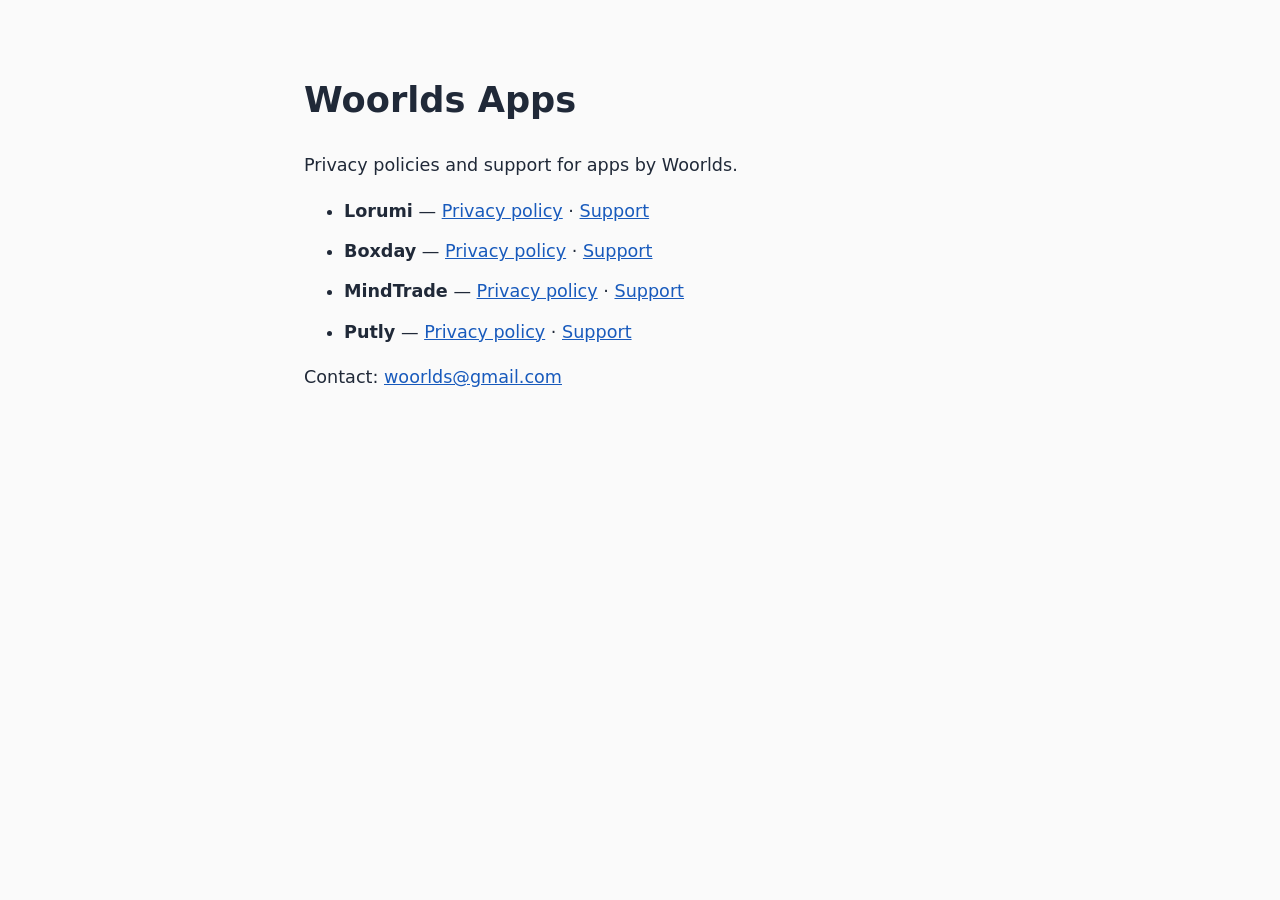
==== index.html @ 047cb062 "Publish shared developer site and app-ads.txt" ====
<!doctype html>
<html lang="en">
<head>
  <meta charset="utf-8">
  <meta name="viewport" content="width=device-width, initial-scale=1">
  <title>Woorlds Apps</title>
  <style>
    body { margin: 0 auto; padding: 3rem 1.25rem; max-width: 42rem; font: 1.1rem/1.6 system-ui, sans-serif; color: #202938; background: #fafafa; }
    a { color: #185abc; } li { margin: .75rem 0; }
  </style>
</head>
<body>
  <main>
    <h1>Woorlds Apps</h1>
    <p>Privacy policies and support for apps by Woorlds.</p>
    <ul>
      <li><strong>Lorumi</strong> — <a href="/app-legal/lorumi/privacy/">Privacy policy</a> · <a href="/app-legal/lorumi/support/">Support</a></li>
      <li><strong>Boxday</strong> — <a href="/app-legal/boxday/privacy/">Privacy policy</a> · <a href="/app-legal/boxday/support/">Support</a></li>
      <li><strong>MindTrade</strong> — <a href="/app-legal/mindtrade/privacy/">Privacy policy</a> · <a href="/app-legal/mindtrade/support/">Support</a></li>
      <li><strong>Putly</strong> — <a href="/app-legal/putly/privacy/">Privacy policy</a> · <a href="/app-legal/putly/support/">Support</a></li>
    </ul>
    <p>Contact: <a href="mailto:woorlds@gmail.com">woorlds@gmail.com</a></p>
  </main>
</body>
</html>
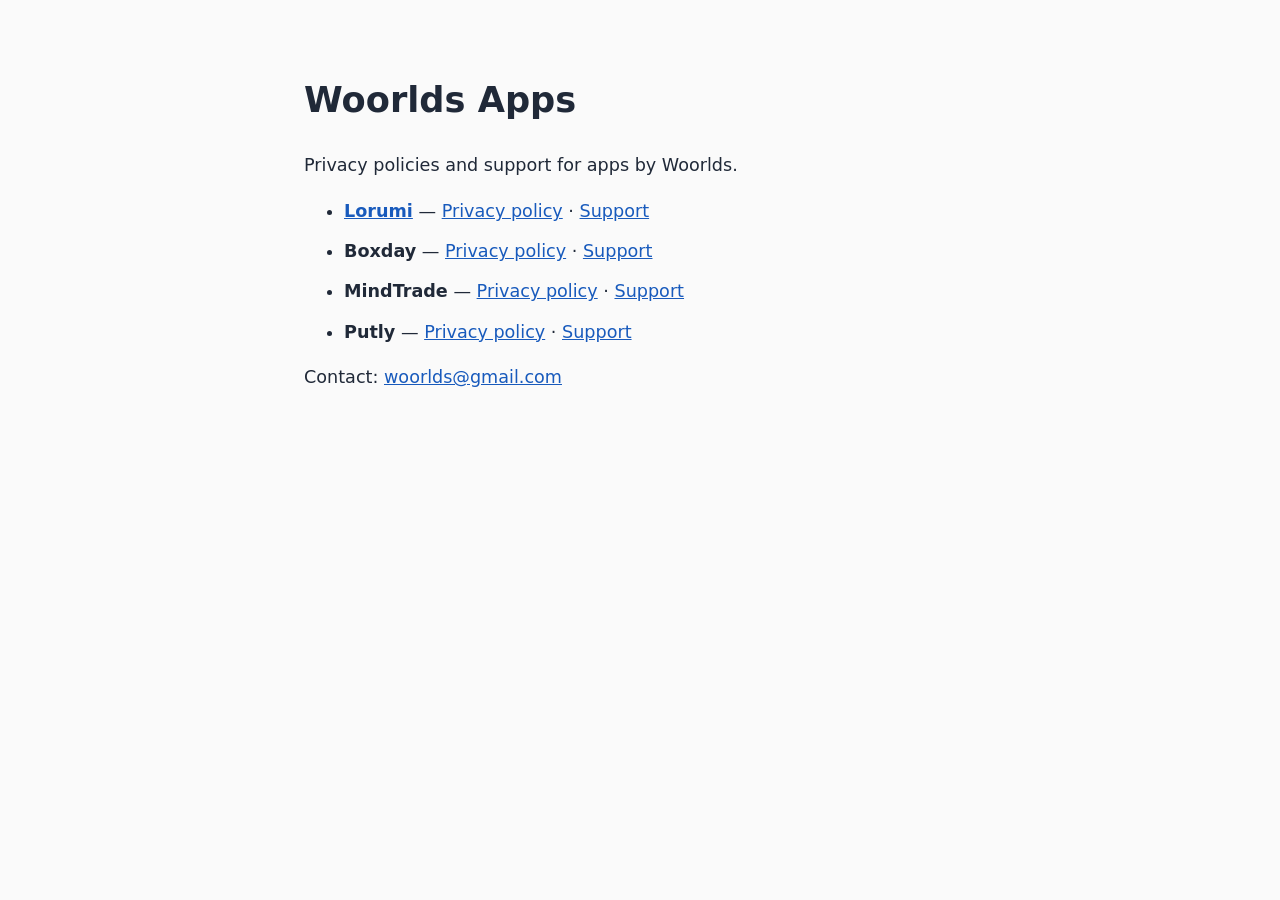
==== commit 3e91d380: "Add Vietnamese Lorumi marketing page" ====
--- a/index.html
+++ b/index.html
@@ -14,7 +14,7 @@
     <h1>Woorlds Apps</h1>
     <p>Privacy policies and support for apps by Woorlds.</p>
     <ul>
-      <li><strong>Lorumi</strong> — <a href="/app-legal/lorumi/privacy/">Privacy policy</a> · <a href="/app-legal/lorumi/support/">Support</a></li>
+      <li><strong><a href="/lorumi/">Lorumi</a></strong> — <a href="/app-legal/lorumi/privacy/">Privacy policy</a> · <a href="/app-legal/lorumi/support/">Support</a></li>
       <li><strong>Boxday</strong> — <a href="/app-legal/boxday/privacy/">Privacy policy</a> · <a href="/app-legal/boxday/support/">Support</a></li>
       <li><strong>MindTrade</strong> — <a href="/app-legal/mindtrade/privacy/">Privacy policy</a> · <a href="/app-legal/mindtrade/support/">Support</a></li>
       <li><strong>Putly</strong> — <a href="/app-legal/putly/privacy/">Privacy policy</a> · <a href="/app-legal/putly/support/">Support</a></li>
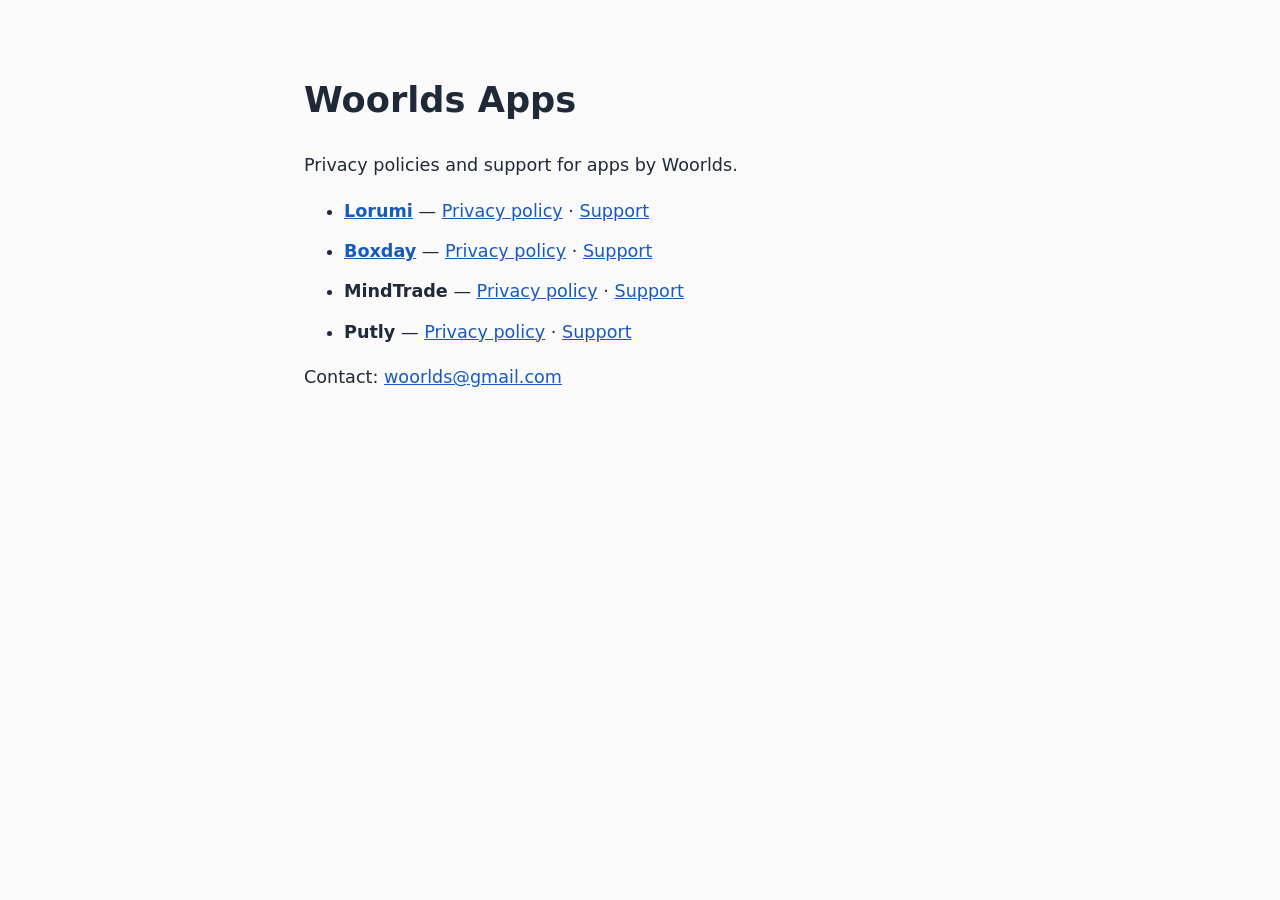
==== commit fe0c0c96: "feat: link Boxday marketing site" ====
--- a/index.html
+++ b/index.html
@@ -15,7 +15,7 @@
     <p>Privacy policies and support for apps by Woorlds.</p>
     <ul>
       <li><strong><a href="/lorumi/">Lorumi</a></strong> — <a href="/app-legal/lorumi/privacy/">Privacy policy</a> · <a href="/app-legal/lorumi/support/">Support</a></li>
-      <li><strong>Boxday</strong> — <a href="/app-legal/boxday/privacy/">Privacy policy</a> · <a href="/app-legal/boxday/support/">Support</a></li>
+      <li><strong><a href="/boxday/">Boxday</a></strong> — <a href="/app-legal/boxday/privacy/">Privacy policy</a> · <a href="/app-legal/boxday/support/">Support</a></li>
       <li><strong>MindTrade</strong> — <a href="/app-legal/mindtrade/privacy/">Privacy policy</a> · <a href="/app-legal/mindtrade/support/">Support</a></li>
       <li><strong>Putly</strong> — <a href="/app-legal/putly/privacy/">Privacy policy</a> · <a href="/app-legal/putly/support/">Support</a></li>
     </ul>
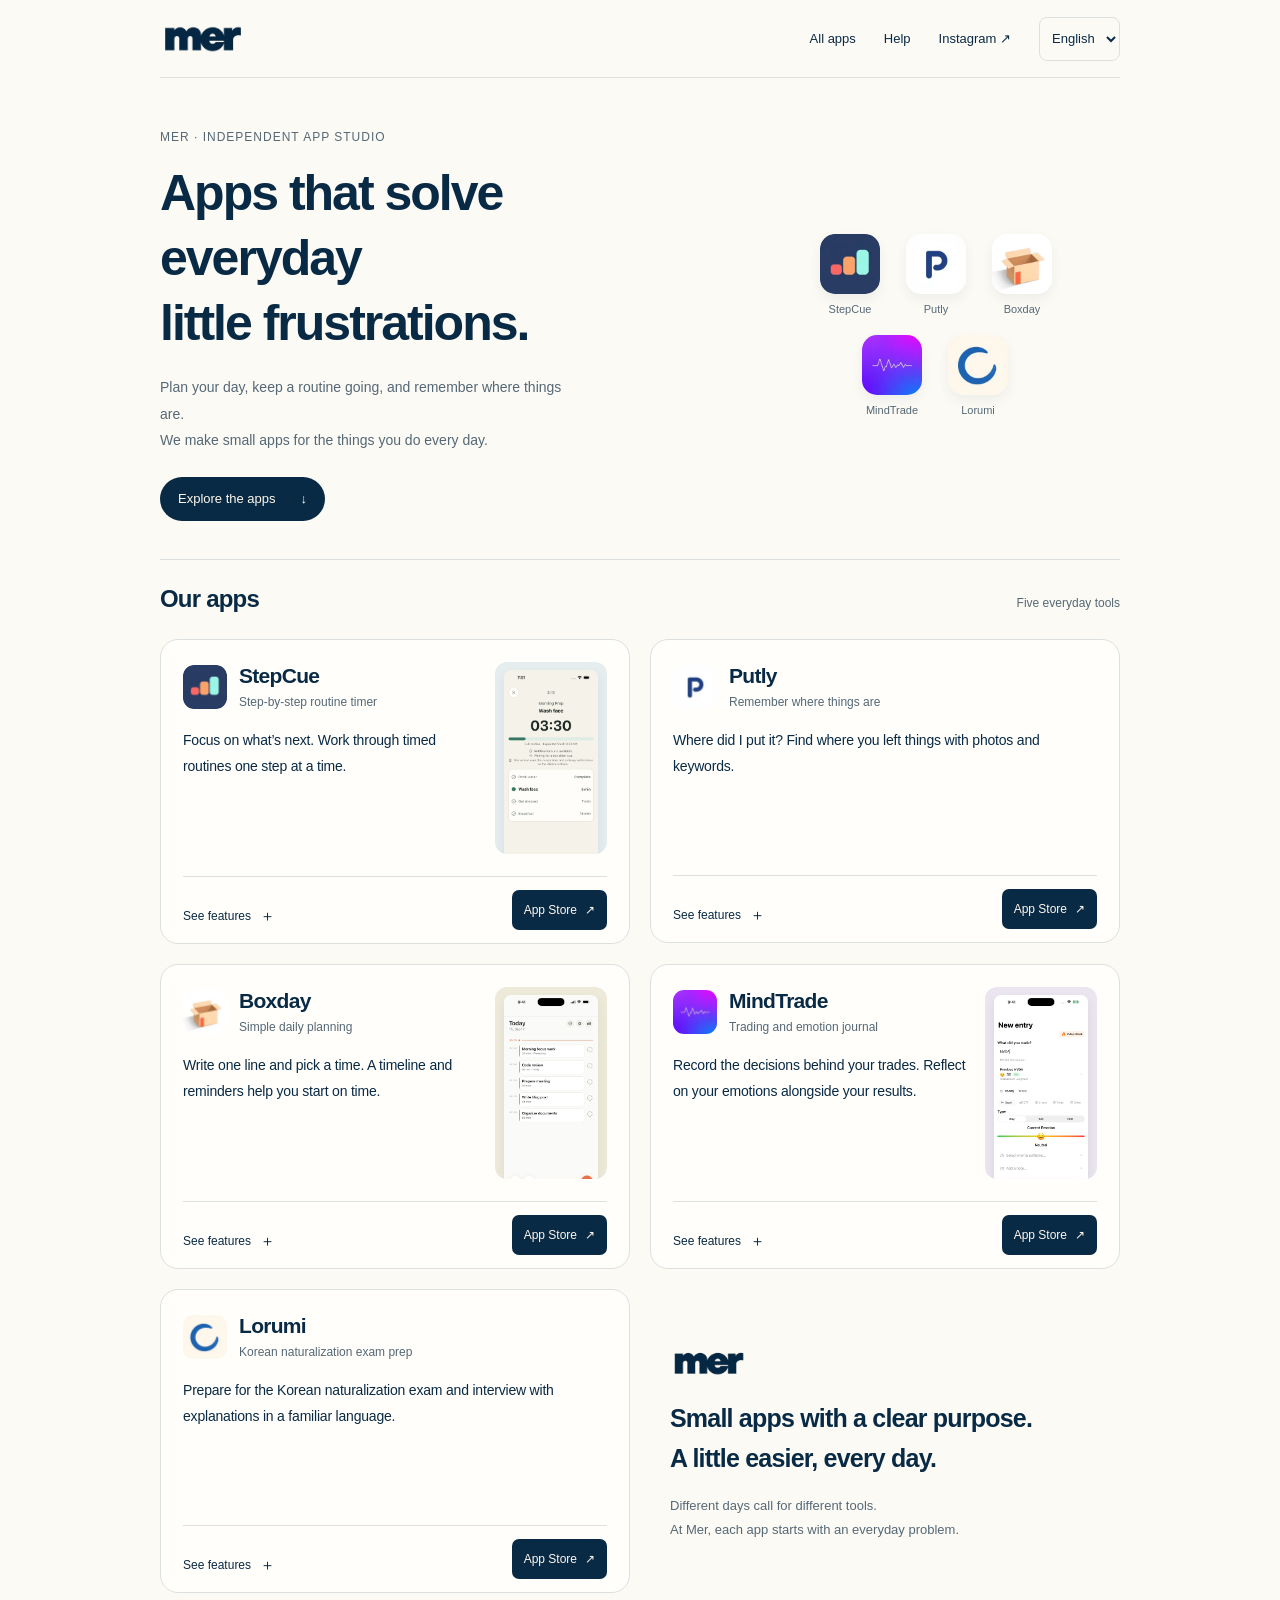
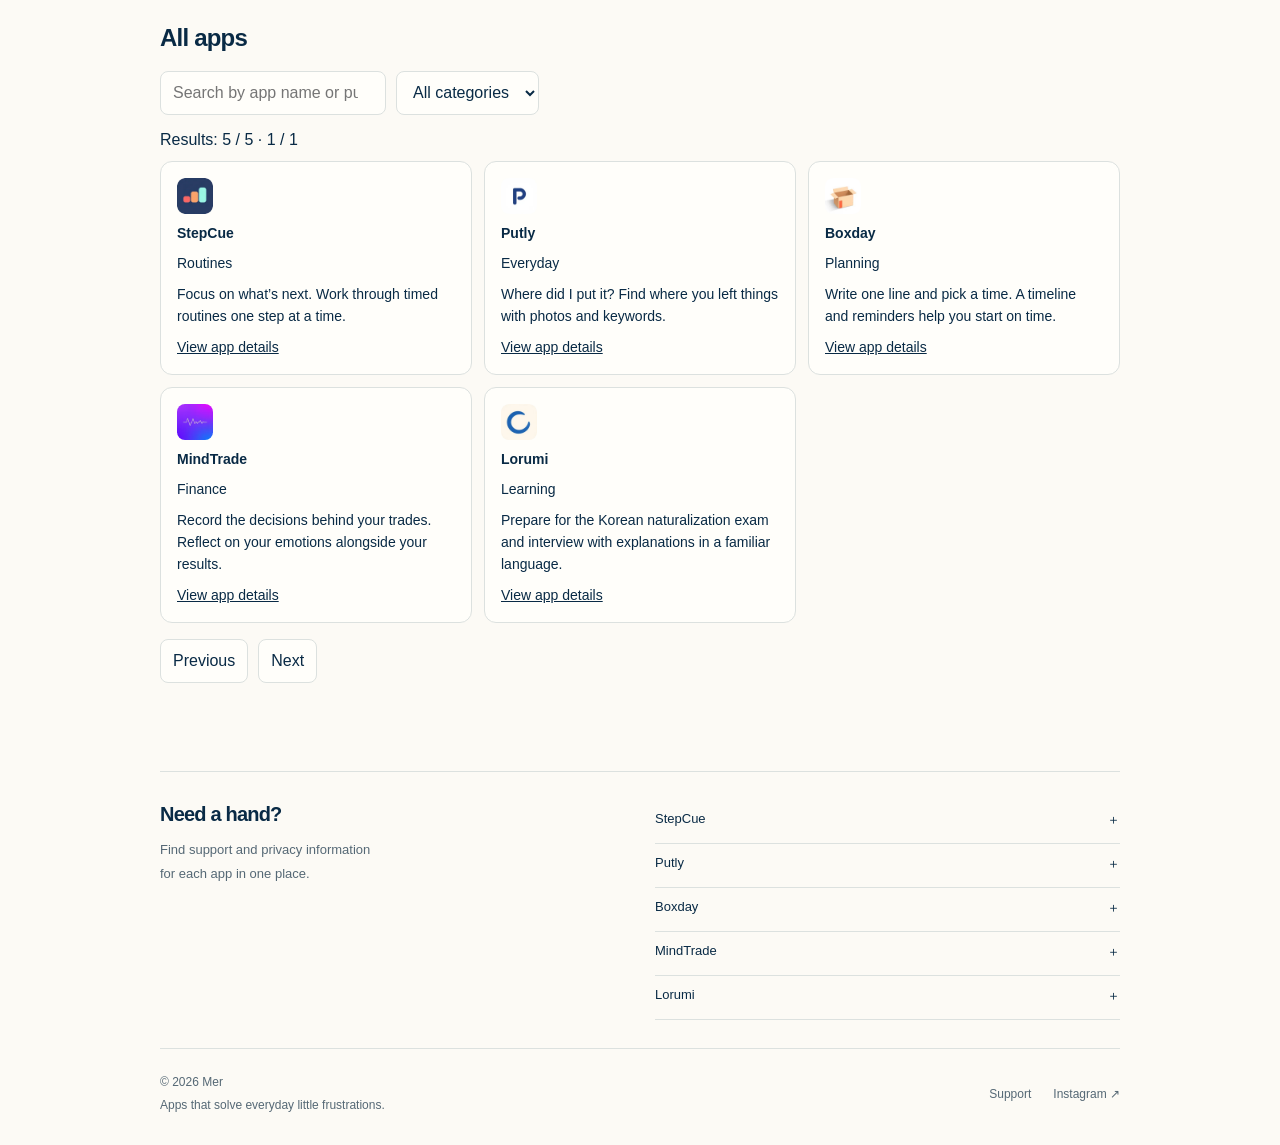
==== commit 29235f0a: "Publish Mer app studio homepage" ====
--- a/index.html
+++ b/index.html
@@ -1,25 +1,133 @@
 <!doctype html>
-<html lang="en">
-<head>
-  <meta charset="utf-8">
-  <meta name="viewport" content="width=device-width, initial-scale=1">
-  <title>Woorlds Apps</title>
-  <style>
-    body { margin: 0 auto; padding: 3rem 1.25rem; max-width: 42rem; font: 1.1rem/1.6 system-ui, sans-serif; color: #202938; background: #fafafa; }
-    a { color: #185abc; } li { margin: .75rem 0; }
-  </style>
-</head>
-<body>
-  <main>
-    <h1>Woorlds Apps</h1>
-    <p>Privacy policies and support for apps by Woorlds.</p>
-    <ul>
-      <li><strong><a href="/lorumi/">Lorumi</a></strong> — <a href="/app-legal/lorumi/privacy/">Privacy policy</a> · <a href="/app-legal/lorumi/support/">Support</a></li>
-      <li><strong><a href="/boxday/">Boxday</a></strong> — <a href="/app-legal/boxday/privacy/">Privacy policy</a> · <a href="/app-legal/boxday/support/">Support</a></li>
-      <li><strong>MindTrade</strong> — <a href="/app-legal/mindtrade/privacy/">Privacy policy</a> · <a href="/app-legal/mindtrade/support/">Support</a></li>
-      <li><strong>Putly</strong> — <a href="/app-legal/putly/privacy/">Privacy policy</a> · <a href="/app-legal/putly/support/">Support</a></li>
-    </ul>
-    <p>Contact: <a href="mailto:woorlds@gmail.com">woorlds@gmail.com</a></p>
-  </main>
-</body>
-</html>
+<html lang="en"><head><meta charset="utf-8"><meta name="viewport" content="width=device-width, initial-scale=1"><meta name="description" content="Explore Mer apps that solve everyday little frustrations."><title>Mer · Independent App Studio</title><style>body{margin:0;background:#fcfaf5}</style></head><body>
+<div id="mer-final-home" aria-label="Mer 최종 홈페이지 목업">
+<style>
+#mer-final-home{--mer-bg:#fcfaf5;--mer-navy:#092a45;--mer-muted:#556875;--mer-border:#dce1df;--mer-radius:18px;color:var(--mer-navy);background:var(--mer-bg);font-family:-apple-system,BlinkMacSystemFont,'Apple SD Gothic Neo',sans-serif;isolation:isolate}
+#mer-final-home *{box-sizing:border-box}#mer-final-home [hidden]{display:none!important}#mer-final-home h1,#mer-final-home h2,#mer-final-home h3,#mer-final-home p{margin:0}#mer-final-home a{color:inherit;text-decoration:none}#mer-final-home button{font:inherit}#mer-final-home :is(a,button,summary):focus-visible{outline:3px solid #407b9b;outline-offset:4px}#mer-final-home .mf-wrap{width:calc(100% - 80px);max-width:960px;margin:0 auto}#mer-final-home .mf-nav{display:flex;justify-content:space-between;align-items:center;gap:24px;min-height:78px;border-bottom:1px solid var(--mer-border)}#mer-final-home .mf-brand{display:flex;align-items:center;flex-shrink:0}#mer-final-home .mf-wordmark{display:block;width:86px;height:auto}#mer-final-home .mf-navlinks{display:flex;align-items:center;gap:28px;font-size:13px}#mer-final-home .mf-navlinks a{display:inline-flex;align-items:center;min-height:44px}#mer-final-home .mf-hero{padding:52px 0 38px;display:grid;grid-template-columns:1.5fr 1fr;gap:40px;align-items:center}#mer-final-home .mf-eyebrow{font-size:12px;letter-spacing:1px;color:var(--mer-muted);margin-bottom:17px}#mer-final-home h1{font-size:clamp(32px,4.8vw,50px);line-height:1.3;font-weight:650;letter-spacing:-2px;word-break:keep-all}#mer-final-home .mf-lead{font-size:14px;line-height:1.9;color:var(--mer-muted);max-width:410px;margin-top:18px;word-break:keep-all}#mer-final-home .mf-explore{display:inline-flex;align-items:center;justify-content:center;gap:25px;background:var(--mer-navy);color:#fff8ec;padding:12px 18px;min-height:44px;border-radius:28px;font-size:13px;margin-top:23px}#mer-final-home .mf-family{display:grid;grid-template-columns:repeat(3,66px);justify-content:center;gap:20px;align-items:center;padding:22px 0}#mer-final-home .mf-family a{display:flex;flex-direction:column;align-items:center;gap:9px;min-width:0}#mer-final-home .mf-family img{display:block;width:60px;height:60px;border-radius:15px;box-shadow:0 5px 12px #092a4510}#mer-final-home .mf-family span{font-size:11px;color:var(--mer-muted)}#mer-final-home .mf-family a:nth-child(4){grid-column:1;transform:translateX(42px)}#mer-final-home .mf-family a:nth-child(5){grid-column:2;transform:translateX(42px)}#mer-final-home .mf-sectionhead{display:flex;justify-content:space-between;align-items:baseline;gap:20px;padding:22px 0;margin-bottom:2px;border-top:1px solid var(--mer-border)}#mer-final-home h2{font-size:24px;letter-spacing:-.8px;font-weight:600;line-height:1.4}#mer-final-home .mf-sectionhead>span{font-size:12px;color:var(--mer-muted);white-space:nowrap}#mer-final-home .mf-grid{display:grid;grid-template-columns:1fr 1fr;gap:20px;align-items:start}#mer-final-home .mf-app{border:1px solid var(--mer-border);border-radius:var(--mer-radius);background:#fffefa;overflow:hidden;min-width:0;scroll-margin-top:20px}#mer-final-home .mf-app-main{padding:22px;display:grid;grid-template-columns:minmax(0,1fr) 104px;gap:18px;min-height:235px;align-items:start}#mer-final-home .mf-app-heading{display:flex;align-items:center;gap:12px;margin-bottom:16px}#mer-final-home .mf-icon{width:44px;height:44px;flex-shrink:0;border-radius:11px;display:block}#mer-final-home h3{font-size:21px;font-weight:650;letter-spacing:-.7px;line-height:1.3}#mer-final-home .mf-category{font-size:12px;line-height:1.6;color:var(--mer-muted);margin-top:3px}#mer-final-home .mf-desc{font-size:14px;line-height:1.85;word-break:keep-all;letter-spacing:-.2px}#mer-final-home .mf-preview{height:195px;overflow:hidden;border-radius:12px;background:var(--preview);padding:8px;display:flex;align-items:flex-start;justify-content:center}#mer-final-home .mf-preview img{height:auto;width:88px;display:block;border-radius:7px;box-shadow:0 5px 12px #092a4512}#mer-final-home .mf-actions{border-top:1px solid var(--mer-border);display:flex;align-items:center;justify-content:space-between;gap:10px;margin:0 22px;padding:13px 0}#mer-final-home .mf-store{display:inline-flex;align-items:center;justify-content:center;gap:8px;min-height:40px;border-radius:7px;background:var(--mer-navy);color:#fff8ed;padding:9px 12px;font-size:12px;white-space:nowrap}#mer-final-home .mf-details{margin-top:-54px;position:relative;pointer-events:none}#mer-final-home .mf-details>summary{margin-right:142px;margin-left:22px;min-height:54px;display:flex;align-items:center;gap:9px;font-size:12px;list-style:none;pointer-events:auto;width:fit-content;max-width:calc(100% - 155px)}#mer-final-home .mf-details>summary::-webkit-details-marker{display:none}#mer-final-home .mf-details>summary:after{content:'＋';font-size:15px}#mer-final-home .mf-details[open]>summary:after{content:'−'}#mer-final-home .mf-detail-body{padding:20px 22px 24px;background:#f3f4ef;border-top:1px solid var(--mer-border);pointer-events:auto}#mer-final-home .mf-detail-body p{font-size:13px;line-height:1.9;word-break:keep-all}#mer-final-home .mf-fullscreens{display:flex;gap:12px;margin-top:16px;align-items:flex-start}#mer-final-home .mf-fullscreens img{width:calc(50% - 6px);height:auto;display:block;border-radius:8px}#mer-final-home .mf-detail-links{display:flex;gap:18px;margin-top:18px;font-size:12px;flex-wrap:wrap}#mer-final-home .mf-detail-links a{display:flex;align-items:center;min-height:40px;text-decoration:underline;text-underline-offset:4px}#mer-final-home .mf-note{padding:30px 20px 20px;align-self:center}#mer-final-home .mf-note .mf-wordmark{width:78px;margin-bottom:22px}#mer-final-home .mf-note h2{font-size:25px;line-height:1.6;font-weight:550}#mer-final-home .mf-note p{font-size:13px;line-height:1.9;color:var(--mer-muted);margin-top:16px;word-break:keep-all;max-width:330px}#mer-final-home .mf-help{border-top:1px solid var(--mer-border);margin-top:44px;padding:28px 0;display:grid;grid-template-columns:1fr 1fr;gap:30px;align-items:start}#mer-final-home .mf-help h2{font-size:20px}#mer-final-home .mf-help>div>p{font-size:13px;color:var(--mer-muted);line-height:1.8;margin-top:10px}#mer-final-home .mf-support summary{font-size:13px;min-height:44px;padding:11px 0;list-style:none;display:flex;justify-content:space-between;gap:20px;border-bottom:1px solid var(--mer-border)}#mer-final-home .mf-support summary::-webkit-details-marker{display:none}#mer-final-home .mf-support summary:after{content:'＋'}#mer-final-home .mf-support[open] summary:after{content:'−'}#mer-final-home .mf-support-links{display:flex;gap:14px;font-size:12px;padding:8px 0;flex-wrap:wrap}#mer-final-home .mf-support-links a{min-height:36px;display:flex;align-items:center;text-decoration:underline;text-underline-offset:4px}#mer-final-home .mf-footer{padding:22px 0 28px;border-top:1px solid var(--mer-border);display:flex;align-items:center;justify-content:space-between;gap:24px;font-size:12px;color:var(--mer-muted);line-height:1.9}#mer-final-home .mf-footer a{min-height:44px;display:inline-flex;align-items:center}#mer-final-home .mf-footer-links{display:flex;gap:22px}
+@media(min-width:1000px){#mer-final-home .mf-app-main{grid-template-columns:minmax(0,1fr) 112px}#mer-final-home .mf-preview{height:192px}#mer-final-home .mf-preview img{width:94px}}
+@media(max-width:700px){#mer-final-home .mf-wrap{width:calc(100% - 40px)}#mer-final-home .mf-nav{min-height:70px;gap:15px}#mer-final-home .mf-wordmark{width:75px}#mer-final-home .mf-navlinks{gap:20px;font-size:13px}#mer-final-home .mf-navlinks .mf-ig{display:none}#mer-final-home .mf-hero{display:block;padding:32px 0 25px}#mer-final-home .mf-eyebrow{font-size:12px;margin-bottom:13px}#mer-final-home h1{font-size:36px;letter-spacing:-1.7px;line-height:1.33}#mer-final-home .mf-lead{font-size:14px;margin-top:15px;line-height:1.85}#mer-final-home .mf-explore{margin-top:18px}#mer-final-home .mf-family{display:none}#mer-final-home .mf-sectionhead{padding:21px 0 19px;gap:10px}#mer-final-home h2{font-size:22px}#mer-final-home .mf-grid{grid-template-columns:1fr;gap:16px}#mer-final-home .mf-app-main{padding:20px;min-height:218px;grid-template-columns:minmax(0,1fr) 91px;gap:14px}#mer-final-home .mf-app-heading{gap:10px;margin-bottom:13px}#mer-final-home .mf-icon{width:40px;height:40px;border-radius:10px}#mer-final-home h3{font-size:20px}#mer-final-home .mf-category{font-size:12px}#mer-final-home .mf-desc{font-size:14px;line-height:1.8}#mer-final-home .mf-preview{height:180px;padding:7px}#mer-final-home .mf-preview img{width:77px}#mer-final-home .mf-actions{margin:0 20px;padding:12px 0}#mer-final-home .mf-store{min-height:44px;font-size:12px}#mer-final-home .mf-details{margin-top:-68px}#mer-final-home .mf-details>summary{margin-left:20px;min-height:68px;font-size:13px;max-width:calc(100% - 146px)}#mer-final-home .mf-detail-body{padding:18px 20px 22px}#mer-final-home .mf-note{padding:22px 4px 10px}#mer-final-home .mf-note h2{font-size:25px}#mer-final-home .mf-help{grid-template-columns:1fr;gap:18px;margin-top:29px}#mer-final-home .mf-footer{align-items:flex-start;flex-direction:column;gap:8px}}
+@media(max-width:360px){#mer-final-home .mf-wrap{width:calc(100% - 32px)}#mer-final-home h1{font-size:31px;letter-spacing:-1.5px}#mer-final-home .mf-app-main{padding:17px;grid-template-columns:minmax(0,1fr) 78px;gap:10px}#mer-final-home .mf-preview{height:180px;padding:5px}#mer-final-home .mf-preview img{width:68px}#mer-final-home .mf-app-heading{gap:8px}#mer-final-home .mf-icon{width:34px;height:34px;border-radius:8px}#mer-final-home h3{font-size:19px}#mer-final-home .mf-actions{margin:0 17px}#mer-final-home .mf-details>summary{margin-left:17px}}
+#mer-final-home .mf-language{min-height:44px;border:1px solid var(--mer-border);border-radius:8px;background:var(--mer-bg);color:var(--mer-navy);padding:0 8px;font:inherit}
+#mer-final-home .mf-screen-language:after{content:'한국어 화면';position:absolute;bottom:4px;right:4px;background:#fcfaf5;color:#092a45;border-radius:4px;padding:2px 4px;font-size:10px}
+#mer-final-home:lang(en) .mf-screen-language:after{content:'Korean preview'}
+#mer-final-home:lang(ja) .mf-screen-language:after{content:'韓国語の画面'}
+#mer-final-home .mf-preview,#mer-final-home .mf-fullscreens{position:relative}
+#mer-final-home:lang(ja) :is(h1,p){word-break:normal;overflow-wrap:anywhere}
+@media(max-width:480px){#mer-final-home .mf-navlinks{gap:10px}#mer-final-home .mf-navlinks a[href="#mf-help"]{display:none}#mer-final-home .mf-language{font-size:16px}#mer-final-home:lang(en) h1{font-size:31px}}
+#mer-final-home .cat{padding:28px 0}#mer-final-home .cat-controls{display:flex;flex-wrap:wrap;gap:10px;margin:16px 0}#mer-final-home .cat-controls :is(input,select,button){min-height:44px;max-width:100%;padding:8px 12px;border:1px solid var(--mer-border);border-radius:8px;background:#fffefa;color:inherit;font:inherit}#mer-final-home .cat-list{display:grid;grid-template-columns:repeat(auto-fit,minmax(min(100%,240px),1fr));gap:12px;margin-top:12px}#mer-final-home .cat-item{padding:16px;border:1px solid var(--mer-border);border-radius:12px;background:#fffefa;display:grid;gap:8px;font-size:14px;line-height:1.6}#mer-final-home .cat-item img{width:36px;border-radius:8px}#mer-final-home .cat-item a{text-decoration:underline}
+#mer-final-home .mf-app-main:not(:has(.mf-preview)){grid-template-columns:1fr}</style>
+<div class="mf-wrap">
+<nav class="mf-nav" aria-label="주 메뉴"><a class="mf-brand" href="#mf-top" aria-label="Mer 홈"><img class="mf-wordmark" data-wordmark alt="Mer"></a><div class="mf-navlinks"><a href="#mf-catalog">전체 앱</a><a href="#mf-help">도움말</a><a class="mf-ig" href="https://www.instagram.com/themer.apps/" target="_blank" rel="noopener">Instagram ↗</a><select class="mf-language" data-language aria-label="Language"><option value="en" lang="en">English</option><option value="ko" lang="ko">한국어</option><option value="ja" lang="ja">日本語</option></select></div></nav>
+<header class="mf-hero" id="mf-top"><div><div class="mf-eyebrow">MER · INDEPENDENT APP STUDIO</div><h1>일상의 작은 불편을<br>해결하는 앱들.</h1><p class="mf-lead">하루를 계획하고, 루틴을 이어가고, 둔 곳을 기억하는 일.<br>당신의 하루에 필요한 작은 앱을 만듭니다.</p><a class="mf-explore" href="#mf-apps">나에게 맞는 앱 찾기 <span aria-hidden="true">↓</span></a></div><div class="mf-family" data-family aria-label="Mer의 앱 5개"></div></header>
+<section id="mf-apps" aria-label="Mer 출시 앱"><div class="mf-sectionhead"><h2>우리의 앱</h2><span>5개의 작은 도움</span></div><div class="mf-grid" data-grid></div></section>
+<section class="cat" id="mf-catalog"><h2 data-cat-title></h2><div class="cat-controls"><input type="search" data-query><select data-category></select></div><p role="status" data-count></p><div class="cat-list" data-results></div><div class="cat-controls"><button type="button" data-prev></button><button type="button" data-next></button></div></section><section class="mf-help" id="mf-help"><div><h2>사용 중 도움이 필요하신가요?</h2><p>앱별 도움말과 개인정보처리방침을<br>한곳에서 확인하세요.</p></div><div data-support></div></section>
+<footer class="mf-footer"><span>© 2026 Mer<br>Apps that solve everyday little frustrations.</span><div class="mf-footer-links"><a href="#mf-help">고객지원</a><a href="https://www.instagram.com/themer.apps/" target="_blank" rel="noopener">Instagram ↗</a></div></footer>
+</div>
+<script>
+(()=>{
+const root=document.getElementById('mer-final-home');
+const media={
+  "webmark": "/mer/assets/webmark.png",
+  "stepcue": "/mer/assets/stepcue.webp",
+  "boxday": "/mer/assets/boxday.webp",
+  "mindtrade": "/mer/assets/mindtrade.webp",
+  "putly": "/mer/assets/putly.webp",
+  "lorumi": "/mer/assets/lorumi.webp",
+  "stepcue-screen": "/stepcue/assets/en/timer.webp",
+  "stepcue-store-0": "/stepcue/assets/en/timer.webp",
+  "stepcue-store-1": "/stepcue/assets/en/editor.webp",
+  "boxday-screen": "/boxday/assets/en/today.webp",
+  "boxday-store-0": "/boxday/assets/en/today.webp",
+  "boxday-store-1": "/boxday/assets/en/editor.webp",
+  "mindtrade-screen": "/mindtrade/assets/en/quick-log.webp",
+  "mindtrade-store-0": "/mindtrade/assets/en/quick-log.webp",
+  "mindtrade-store-1": "/mindtrade/assets/en/insights.webp"
+};
+const apps=[
+{key:'stepcue',name:'StepCue',category:'단계별 루틴 타이머',desc:'지금 할 일에만 집중하세요. 순서와 시간이 있는 루틴을 한 단계씩 이어갑니다.',id:'6805660905',tint:'#e5edef',detail:'각 단계에 이름과 시간을 정하면 타이머가 순서대로 이어집니다. 현재 단계와 남은 시간, 전체 완료 예정 시간을 확인할 수 있습니다.'},
+{key:'putly',name:'Putly',category:'물건을 둔 곳 기록',desc:'“어디 뒀지?” 싶은 순간, 사진과 키워드로 물건을 둔 곳을 찾아보세요.',id:'6782760498',tint:'#e9e7df',detail:'충전기, 열쇠, 중요한 서류까지. 물건을 둔 곳을 사진과 키워드로 남겨두고 검색하세요. GPS 추적이 아닌, 기억을 돕는 기록에 집중합니다.'},
+{key:'boxday',name:'Boxday',category:'간결한 하루 계획',desc:'한 줄로 적고 시간을 정하세요. 타임라인과 알림이 제때 시작하도록 돕습니다.',id:'6773940806',tint:'#eeeada',detail:'제목, 시작 시간, 진행 시간만으로 타임박스를 만드세요. 오늘의 타임라인에서 할 일을 확인하고 알림으로 다음 시작을 챙길 수 있습니다.'},
+{key:'mindtrade',name:'MindTrade',category:'매매와 감정 일지',desc:'결과뿐 아니라 판단도 기록하세요. 감정과 매매를 함께 돌아보는 일지입니다.',id:'6767873530',tint:'#eae5ef',detail:'매수·매도·관망의 이유를 남기고, 감정 상태에 따른 결과를 비교하세요. 주식·코인 등 다양한 자산의 매매를 기록하고 자신의 투자 습관을 돌아보는 도구입니다.'},
+{key:'lorumi',name:'Lorumi',category:'한국 귀화시험 학습',desc:'익숙한 언어의 도움으로, 한국 귀화시험과 면접을 차근차근 준비하세요.',id:'6798727080',tint:'#e5ebe3',detail:'한국어 문제와 답변 연습에 베트남어·중국어 간체·중국어 번체·크메르어·태국어 학습 도움을 제공합니다. 정부기관과 무관한 비공식 학습 앱입니다.'}
+];
+root.querySelector('[data-wordmark]').src=media.webmark;
+root.querySelector('[data-family]').innerHTML=apps.map(a=>`<a href="#mf-${a.key}" aria-label="${a.name} 소개로 이동"><img src="${media[a.key]}" alt=""><span>${a.name}</span></a>`).join('');
+root.querySelector('[data-grid]').innerHTML=apps.map(a=>`<article class="mf-app" id="mf-${a.key}"><div class="mf-app-main"><div><div class="mf-app-heading"><img class="mf-icon" src="${media[a.key]}" alt="${a.name} 앱 아이콘"><div><h3>${a.name}</h3><p class="mf-category">${a.category}</p></div></div><p class="mf-desc">${a.desc}</p></div>${media[a.key+'-screen']?`<div class="mf-preview" style="--preview:${a.tint}"><img src="${media[a.key+'-screen']||media[a.key+'-store-1']}" alt="${a.name} 실제 화면 미리보기"></div>`:''}</div><div class="mf-actions"><span aria-hidden="true"></span><a class="mf-store" href="https://apps.apple.com/app/id${a.id}" target="_blank" rel="noopener" aria-label="${a.name} App Store에서 보기">App Store <span aria-hidden="true">↗</span></a></div><details class="mf-details"><summary aria-label="${a.name} 기능 보기">기능 보기</summary><div class="mf-detail-body"><p>${a.detail}</p>${media[a.key+'-screen']?`<div class="mf-fullscreens"><img src="${media[a.key+'-store-0']}" alt="${a.name} App Store 소개 첫 이미지" loading="lazy"><img src="${media[a.key+'-store-1']}" alt="${a.name} App Store 소개 두 번째 이미지" loading="lazy"></div>`:''}<div class="mf-detail-links"><a href="https://woorlds.github.io/app-legal/${a.key}/support/" target="_blank" rel="noopener">고객지원 ↗</a><a href="https://woorlds.github.io/app-legal/${a.key}/privacy/" target="_blank" rel="noopener">개인정보처리방침 ↗</a>${a.key==='lorumi'?'<a href="https://woorlds.github.io/lorumi/" lang="vi" target="_blank" rel="noopener">Tiếng Việt ↗</a>':''}</div></div></details></article>`).join('')+`<aside class="mf-note" aria-label="Mer 소개"><img class="mf-wordmark" src="${media.webmark}" alt="Mer"><h2>작지만 분명한 쓰임새.<br>매일 조금 더 편하게.</h2><p>여러 가지 일상에, 저마다의 작은 도움을.<br>Mer는 자주 마주치는 불편에서 앱을 시작합니다.</p></aside>`;
+root.querySelector('[data-support]').innerHTML=apps.map(a=>`<details class="mf-support"><summary>${a.name}</summary><div class="mf-support-links"><a href="https://woorlds.github.io/app-legal/${a.key}/support/" target="_blank" rel="noopener">고객지원 ↗</a><a href="https://woorlds.github.io/app-legal/${a.key}/privacy/" target="_blank" rel="noopener">개인정보처리방침 ↗</a></div></details>`).join('');
+const phrases=[['고객지원 ↗','Support ↗','サポート ↗'],['개인정보처리방침 ↗','Privacy policy ↗','プライバシーポリシー ↗'],['전체 앱','All apps','すべてのアプリ'],
+['주 메뉴','Main navigation','メインナビゲーション'],['Mer 홈','Mer home','Mer ホーム'],['앱 둘러보기','Apps','アプリ'],['도움말','Help','ヘルプ'],
+['일상의 작은 불편을','Apps that solve everyday','日常の小さな不便を'],['해결하는 앱들.','little frustrations.','解消するアプリ。'],
+['하루를 계획하고, 루틴을 이어가고, 둔 곳을 기억하는 일.','Plan your day, keep a routine going, and remember where things are.','一日の予定を立て、習慣を続け、物の置き場所を覚えておく。'],
+['당신의 하루에 필요한 작은 앱을 만듭니다.','We make small apps for the things you do every day.','毎日に役立つ、小さなアプリを作っています。'],
+['나에게 맞는 앱 찾기','Explore the apps','アプリを探す'],['우리의 앱','Our apps','私たちのアプリ'],['5개의 작은 도움','Five everyday tools','毎日を助ける5つのアプリ'],
+['기능 보기','See features','機能を見る'],['고객지원','Support','サポート'],['개인정보처리방침','Privacy policy','プライバシーポリシー'],
+['작지만 분명한 쓰임새.','Small apps with a clear purpose.','小さくても、役に立つ。'],['매일 조금 더 편하게.','A little easier, every day.','毎日を、少し快適に。'],
+['여러 가지 일상에, 저마다의 작은 도움을.','Different days call for different tools.','さまざまな日常に、それぞれの小さな助けを。'],['Mer는 자주 마주치는 불편에서 앱을 시작합니다.','At Mer, each app starts with an everyday problem.','Merのアプリは、日常の小さな不便から始まります。'],
+['사용 중 도움이 필요하신가요?','Need a hand?','お困りですか？'],['앱별 도움말과 개인정보처리방침을','Find support and privacy information','各アプリのサポートとプライバシーポリシーを'],['한곳에서 확인하세요.','for each app in one place.','まとめて確認できます。'],
+['단계별 루틴 타이머','Step-by-step routine timer','ステップ式ルーティンタイマー'],['지금 할 일에만 집중하세요. 순서와 시간이 있는 루틴을 한 단계씩 이어갑니다.','Focus on what’s next. Work through timed routines one step at a time.','今やることに集中。時間を決めたルーティンを一つずつ進められます。'],['각 단계에 이름과 시간을 정하면 타이머가 순서대로 이어집니다. 현재 단계와 남은 시간, 전체 완료 예정 시간을 확인할 수 있습니다.','Name and time each step. See the current step, time remaining, and expected finish time.','各ステップに名前と時間を設定。現在のステップ、残り時間、完了予定時刻を確認できます。'],
+['물건을 둔 곳 기록','Remember where things are','物の置き場所を記録'],['“어디 뒀지?” 싶은 순간, 사진과 키워드로 물건을 둔 곳을 찾아보세요.','Where did I put it? Find where you left things with photos and keywords.','「どこに置いたっけ？」写真とキーワードで置き場所を見つけましょう。'],['충전기, 열쇠, 중요한 서류까지. 물건을 둔 곳을 사진과 키워드로 남겨두고 검색하세요. GPS 추적이 아닌, 기억을 돕는 기록에 집중합니다.','Save where you left chargers, keys, or papers with photos and keywords. Search your notes later without GPS tracking.','充電器や鍵、大切な書類の置き場所を写真とキーワードで記録し、後から検索できます。GPS追跡は使いません。'],
+['간결한 하루 계획','Simple daily planning','シンプルな一日の計画'],['한 줄로 적고 시간을 정하세요. 타임라인과 알림이 제때 시작하도록 돕습니다.','Write one line and pick a time. A timeline and reminders help you start on time.','一行書いて時間を設定。タイムラインと通知が、時間どおりの開始を助けます。'],['제목, 시작 시간, 진행 시간만으로 타임박스를 만드세요. 오늘의 타임라인에서 할 일을 확인하고 알림으로 다음 시작을 챙길 수 있습니다.','Create a time block with a title, start time, and duration. See your day on a timeline and get a reminder for what’s next.','タイトル、開始時刻、所要時間だけで時間枠を作成。今日の予定をタイムラインで確認し、次の開始を通知で受け取れます。'],
+['매매와 감정 일지','Trading and emotion journal','取引と感情の記録'],['결과뿐 아니라 판단도 기록하세요. 감정과 매매를 함께 돌아보는 일지입니다.','Record the decisions behind your trades. Reflect on your emotions alongside your results.','結果だけでなく、判断も記録。取引とそのときの感情を一緒に振り返れます。'],['매수·매도·관망의 이유를 남기고, 감정 상태에 따른 결과를 비교하세요. 주식·코인 등 다양한 자산의 매매를 기록하고 자신의 투자 습관을 돌아보는 도구입니다.','Record why you bought, sold, or waited. Compare outcomes across emotional states and reflect on your trading habits.','買い・売り・様子見の理由を残し、感情の状態ごとに結果を比較。株式や暗号資産などの取引習慣を振り返れます。'],
+['한국 귀화시험 학습','Korean naturalization exam prep','韓国の帰化試験対策'],['익숙한 언어의 도움으로, 한국 귀화시험과 면접을 차근차근 준비하세요.','Prepare for the Korean naturalization exam and interview with explanations in a familiar language.','使い慣れた言語の解説で、韓国の帰化試験と面接を少しずつ準備しましょう。'],['한국어 문제와 답변 연습에 베트남어·중국어 간체·중국어 번체·크메르어·태국어 학습 도움을 제공합니다. 정부기관과 무관한 비공식 학습 앱입니다.','Practice questions and answers in Korean with help in Vietnamese, Simplified and Traditional Chinese, Khmer, or Thai. An independent study app with no government affiliation.','韓国語の問題と回答を練習し、ベトナム語、中国語（簡体字・繁体字）、クメール語、タイ語の解説を利用できます。政府機関とは関係のない非公式の学習アプリです。'],
+['Mer 최종 홈페이지 목업','Mer homepage preview','Mer ホームページのプレビュー'],['Mer의 앱 5개','Five apps by Mer','Merの5つのアプリ'],['Mer 출시 앱','Released Mer apps','公開中のMerアプリ'],['Mer 소개','About Mer','Merについて'],
+['소개로 이동','overview','の紹介へ'],['앱 아이콘','app icon','のアプリアイコン'],['실제 화면 미리보기','app preview','の画面プレビュー'],['App Store에서 보기','on the App Store','をApp Storeで見る'],['App Store 소개 첫 이미지','App Store screenshot 1','のApp Store画像1'],['App Store 소개 두 번째 이미지','App Store screenshot 2','のApp Store画像2']
+];
+const selector=root.querySelector('[data-language]');
+const translate=(value,index)=>{const clean=value.trim();const row=phrases.find(p=>p[0]===clean);if(row)return value.replace(clean,row[index]);const app=apps.find(a=>clean.startsWith(a.name+' '));if(!app)return value;const suffix=phrases.find(p=>p[0]===clean.slice(app.name.length+1));return suffix?app.name+(index===2?'':' ')+suffix[index]:value;};
+const walker=document.createTreeWalker(root,NodeFilter.SHOW_TEXT,{acceptNode:n=>n.parentElement.closest('style,script,select')?NodeFilter.FILTER_REJECT:NodeFilter.FILTER_ACCEPT});
+const nodes=[];while(walker.nextNode())nodes.push([walker.currentNode,walker.currentNode.nodeValue]);
+const labels=[root,...root.querySelectorAll('[aria-label],img[alt]')].flatMap(el=>['aria-label','alt'].filter(k=>el.hasAttribute(k)).map(k=>[el,k,el.getAttribute(k)]));
+function language(code){const index={ko:0,en:1,ja:2}[code];root.lang=code;selector.setAttribute('aria-label',['언어','Language','言語'][index]);nodes.forEach(([node,original])=>node.nodeValue=translate(original,index));labels.forEach(([el,key,original])=>el.setAttribute(key,translate(original,index)));}
+selector.addEventListener('change',()=>language(selector.value));language('en');
+
+
+const catalog=root.querySelector('#mf-catalog');
+const find=name=>catalog.querySelector('[data-'+name+']');
+const query=find('query'), category=find('category');
+const prev=find('prev'), next=find('next');
+const groups=[
+ ['루틴','Routines','習慣'],['생활','Everyday','暮らし'],['계획','Planning','計画'],['금융','Finance','金融'],['학습','Learning','学習']
+];
+const keywords=['타이머 timer タイマー','물건 photos 写真','시간 time 時間','매매 trading 取引','귀화 exam 試験'];
+let page=0;
+function renderCatalog(){
+ const i={ko:0,en:1,ja:2}[root.lang];
+ const t=(ko,en,ja)=>[ko,en,ja][i];
+ find('cat-title').textContent=t('전체 앱','All apps','すべてのアプリ');
+ query.placeholder=t('앱 이름이나 용도로 검색','Search by app name or purpose','名前や用途で検索');
+ query.setAttribute('aria-label',query.placeholder);
+ category.setAttribute('aria-label',t('카테고리','Category','カテゴリ'));
+ const selected=category.value||'all';
+ category.innerHTML='<option value="all">'+t('모든 카테고리','All categories','すべてのカテゴリ')+'</option>'+groups.map((g,n)=>'<option value="'+n+'">'+g[i]+'</option>').join('');
+ category.value=selected;
+ const entries=Array.from({length:apps.length},(_,n)=>{
+   const group=n%apps.length, app=apps[group], demo=n>=apps.length;
+   const name=demo?t('예시 앱 ','Sample app ','サンプルアプリ ')+(n+1):app.name;
+   const description=demo?t('규모 테스트용 예시','Example for scale testing','規模確認用の例'):translate(app.desc,i);
+   return {name,description,app,group,demo};
+ });
+ const term=query.value.trim().toLowerCase();
+ const filtered=entries.filter(e=>(selected==='all'||String(e.group)===selected)&&[e.name,e.description,groups[e.group].join(' '),e.demo?'':keywords[e.group]].join(' ').toLowerCase().includes(term));
+ const pages=Math.max(1,Math.ceil(filtered.length/12));
+ page=Math.min(page,pages-1);
+ find('count').textContent=t('검색 결과 ','Results: ','検索結果 ')+filtered.length+' / '+entries.length+(filtered.length?' · '+(page+1)+' / '+pages:'');
+ find('results').innerHTML=filtered.slice(page*12,page*12+12).map(e=>{
+  const icon=e.demo?'':'<img src="'+media[e.app.key]+'" alt="">';
+  const link=e.demo?'':'<a href="#mf-'+e.app.key+'">'+t('앱 상세 보기','View app details','アプリの詳細')+'</a>';
+  return '<article class="cat-item">'+icon+'<strong>'+e.name+'</strong><span>'+groups[e.group][i]+'</span><span>'+e.description+'</span>'+link+'</article>';
+ }).join('')||'<p>'+t('일치하는 앱이 없습니다.','No matching apps.','一致するアプリがありません。')+'</p>';
+ prev.textContent=t('이전','Previous','前へ');next.textContent=t('다음','Next','次へ');
+ prev.disabled=page===0;next.disabled=page>=pages-1;
+}
+for(const control of [query,category])control.addEventListener(control===query?'input':'change',()=>{page=0;renderCatalog();});
+prev.addEventListener('click',()=>{page--;renderCatalog();});
+next.addEventListener('click',()=>{page++;renderCatalog();});
+selector.addEventListener('change',renderCatalog);
+renderCatalog();
+
+const design={radius:18};if(globalThis.Tweak){const tweak=new Tweak({container:root,onChange:()=>root.style.setProperty('--mer-radius',design.radius+'px')});tweak.addSlider(design,'radius',{label:'앱 카드 둥글기',min:4,max:26,unit:'px'});}
+})();
+</script>
+</div>
+
+</body></html>
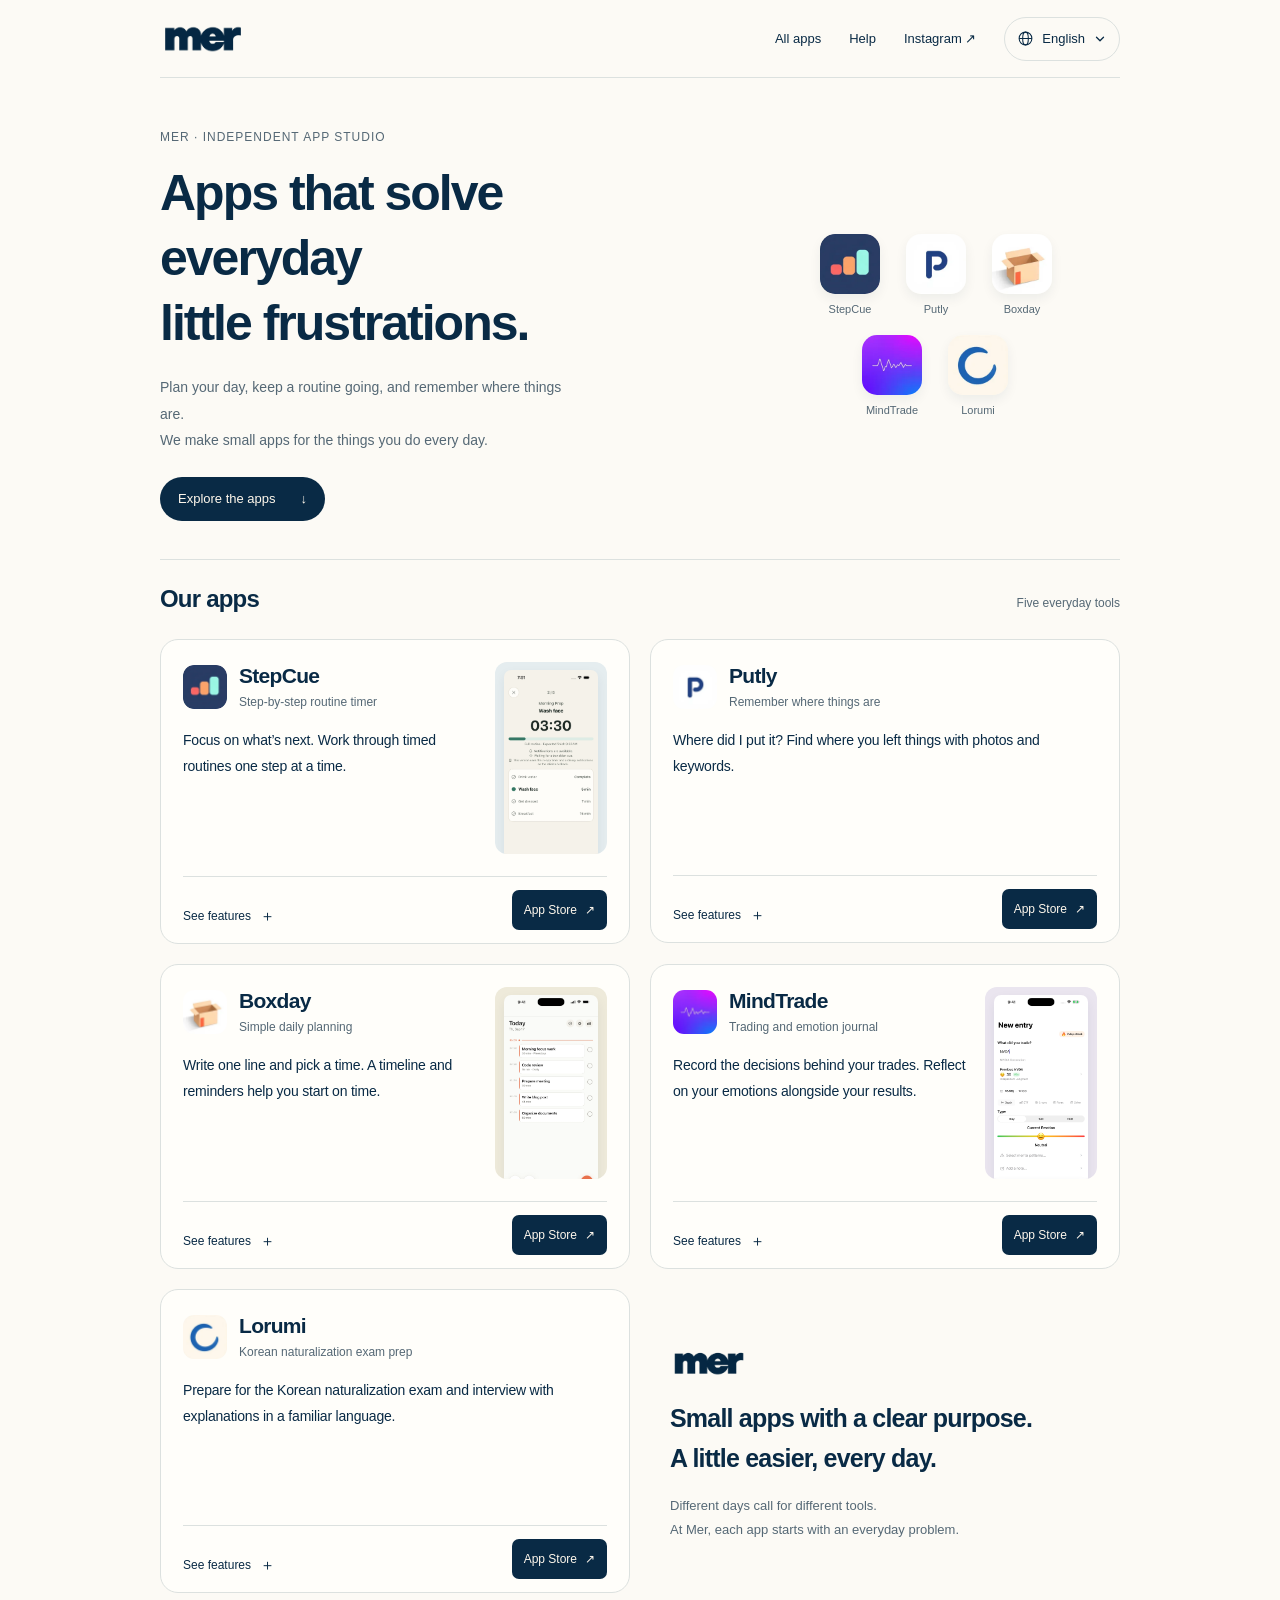
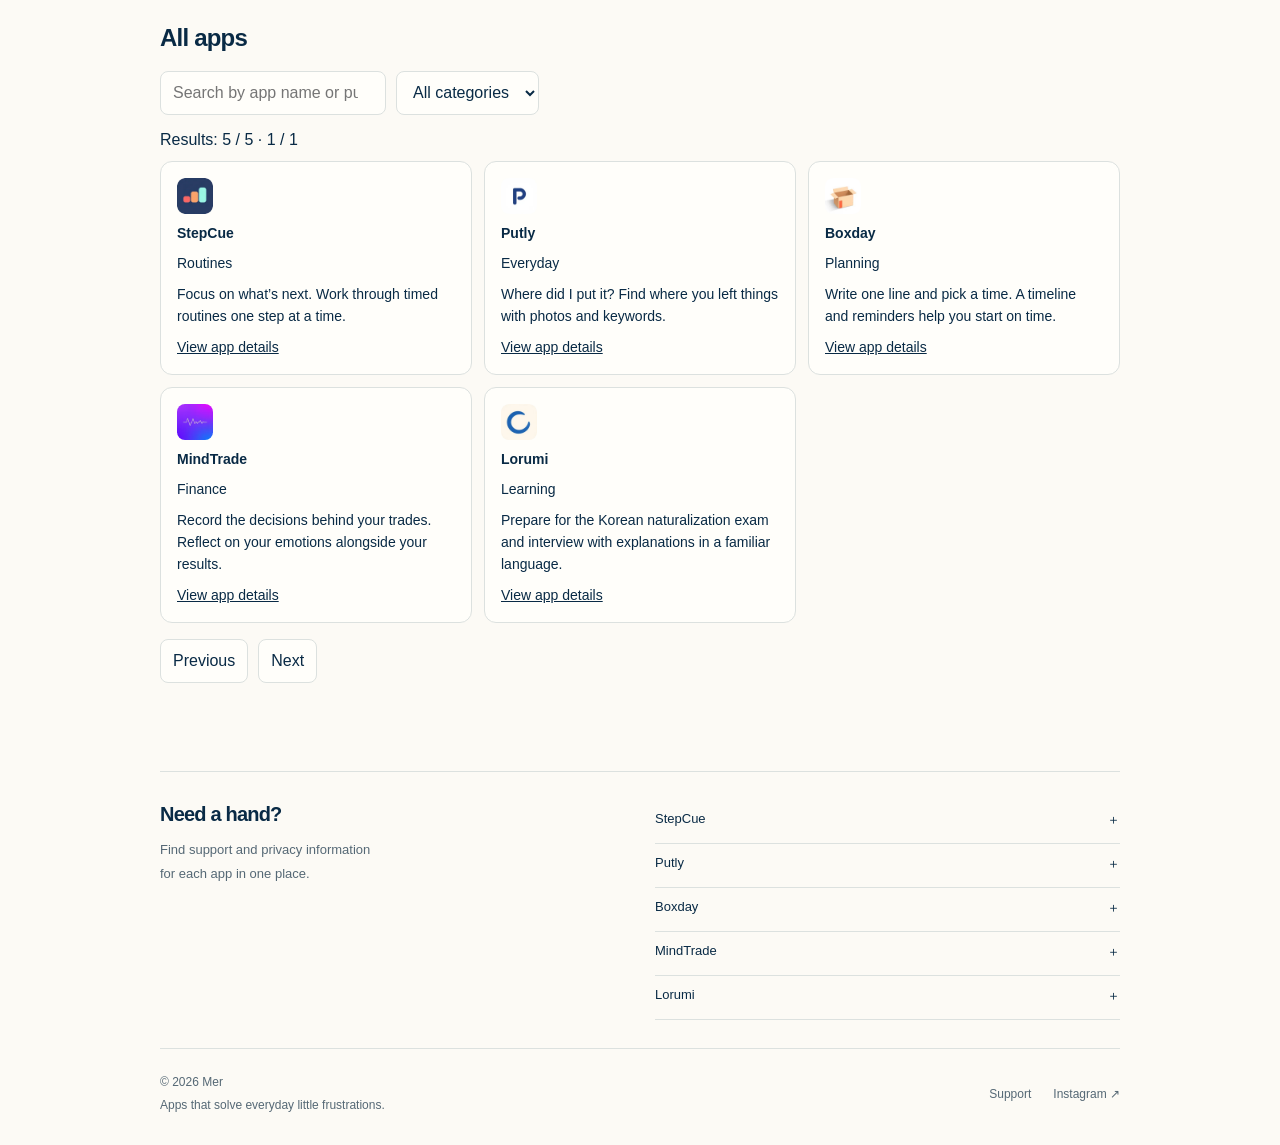
==== commit 050479f7: "Add Chinese locales and refine Mer language picker" ====
--- a/index.html
+++ b/index.html
@@ -1,5 +1,8 @@
 <!doctype html>
-<html lang="en"><head><meta charset="utf-8"><meta name="viewport" content="width=device-width, initial-scale=1"><meta name="description" content="Explore Mer apps that solve everyday little frustrations."><title>Mer · Independent App Studio</title><style>body{margin:0;background:#fcfaf5}</style></head><body>
+<html lang="en"><head><meta charset="utf-8"><meta name="viewport" content="width=device-width, initial-scale=1"><meta name="description" content="Explore Mer apps that solve everyday little frustrations."><title>Mer · Independent App Studio</title><style>body{margin:0;background:#fcfaf5}#mer-final-home .mf-language-wrap{display:inline-flex;align-items:center;gap:7px;padding-inline:11px 4px;border:1px solid var(--mer-border);border-radius:24px;background:#fffefa;white-space:nowrap}
+#mer-final-home .mf-language-wrap select{border:0;background:transparent;min-width:0;padding-right:6px}
+@media(max-width:480px){#mer-final-home .mf-navlinks>a[href="#mf-catalog"]{display:none}#mer-final-home .mf-language-wrap select{max-width:157px}}
+</style></head><body>
 <div id="mer-final-home" aria-label="Mer 최종 홈페이지 목업">
 <style>
 #mer-final-home{--mer-bg:#fcfaf5;--mer-navy:#092a45;--mer-muted:#556875;--mer-border:#dce1df;--mer-radius:18px;color:var(--mer-navy);background:var(--mer-bg);font-family:-apple-system,BlinkMacSystemFont,'Apple SD Gothic Neo',sans-serif;isolation:isolate}
@@ -15,9 +18,13 @@
 #mer-final-home:lang(ja) :is(h1,p){word-break:normal;overflow-wrap:anywhere}
 @media(max-width:480px){#mer-final-home .mf-navlinks{gap:10px}#mer-final-home .mf-navlinks a[href="#mf-help"]{display:none}#mer-final-home .mf-language{font-size:16px}#mer-final-home:lang(en) h1{font-size:31px}}
 #mer-final-home .cat{padding:28px 0}#mer-final-home .cat-controls{display:flex;flex-wrap:wrap;gap:10px;margin:16px 0}#mer-final-home .cat-controls :is(input,select,button){min-height:44px;max-width:100%;padding:8px 12px;border:1px solid var(--mer-border);border-radius:8px;background:#fffefa;color:inherit;font:inherit}#mer-final-home .cat-list{display:grid;grid-template-columns:repeat(auto-fit,minmax(min(100%,240px),1fr));gap:12px;margin-top:12px}#mer-final-home .cat-item{padding:16px;border:1px solid var(--mer-border);border-radius:12px;background:#fffefa;display:grid;gap:8px;font-size:14px;line-height:1.6}#mer-final-home .cat-item img{width:36px;border-radius:8px}#mer-final-home .cat-item a{text-decoration:underline}
-#mer-final-home .mf-app-main:not(:has(.mf-preview)){grid-template-columns:1fr}</style>
+#mer-final-home .mf-app-main:not(:has(.mf-preview)){grid-template-columns:1fr}#mer-final-home .mf-language-wrap{position:relative;min-height:44px;gap:8px;padding:0 12px;background:var(--mer-bg);font-size:13px}
+#mer-final-home .mf-language-wrap select{position:absolute;inset:0;width:100%;height:100%;max-width:none;opacity:0;cursor:pointer}
+#mer-final-home .mf-language-wrap:focus-within{outline:2px solid #407b9b;outline-offset:3px}
+#mer-final-home .mf-language-wrap svg{flex:none}
+</style>
 <div class="mf-wrap">
-<nav class="mf-nav" aria-label="주 메뉴"><a class="mf-brand" href="#mf-top" aria-label="Mer 홈"><img class="mf-wordmark" data-wordmark alt="Mer"></a><div class="mf-navlinks"><a href="#mf-catalog">전체 앱</a><a href="#mf-help">도움말</a><a class="mf-ig" href="https://www.instagram.com/themer.apps/" target="_blank" rel="noopener">Instagram ↗</a><select class="mf-language" data-language aria-label="Language"><option value="en" lang="en">English</option><option value="ko" lang="ko">한국어</option><option value="ja" lang="ja">日本語</option></select></div></nav>
+<nav class="mf-nav" aria-label="주 메뉴"><a class="mf-brand" href="#mf-top" aria-label="Mer 홈"><img class="mf-wordmark" data-wordmark alt="Mer"></a><div class="mf-navlinks"><a href="#mf-catalog">전체 앱</a><a href="#mf-help">도움말</a><a class="mf-ig" href="https://www.instagram.com/themer.apps/" target="_blank" rel="noopener">Instagram ↗</a><label class="mf-language-wrap"><svg aria-hidden="true" width="17" height="17" viewBox="0 0 24 24" fill="none" stroke="currentColor" stroke-width="1.5"><circle cx="12" cy="12" r="9"/><ellipse cx="12" cy="12" rx="4" ry="9"/><path d="M3 12h18"/></svg><select class="mf-language" data-language aria-label="Language"><option value="en" lang="en">English</option><option value="ko" lang="ko">한국어</option><option value="ja" lang="ja">日本語</option><option value="zh-Hans" lang="zh-Hans">简体中文</option><option value="zh-TW" lang="zh-TW">繁體中文（台灣）</option></select><span data-lang-caption aria-hidden="true">English</span><svg class="mf-chevron" aria-hidden="true" width="14" height="14" viewBox="0 0 16 16" fill="none" stroke="currentColor" stroke-width="1.5"><path d="m4 6 4 4 4-4" stroke-linecap="round" stroke-linejoin="round"/></svg></label></div></nav>
 <header class="mf-hero" id="mf-top"><div><div class="mf-eyebrow">MER · INDEPENDENT APP STUDIO</div><h1>일상의 작은 불편을<br>해결하는 앱들.</h1><p class="mf-lead">하루를 계획하고, 루틴을 이어가고, 둔 곳을 기억하는 일.<br>당신의 하루에 필요한 작은 앱을 만듭니다.</p><a class="mf-explore" href="#mf-apps">나에게 맞는 앱 찾기 <span aria-hidden="true">↓</span></a></div><div class="mf-family" data-family aria-label="Mer의 앱 5개"></div></header>
 <section id="mf-apps" aria-label="Mer 출시 앱"><div class="mf-sectionhead"><h2>우리의 앱</h2><span>5개의 작은 도움</span></div><div class="mf-grid" data-grid></div></section>
 <section class="cat" id="mf-catalog"><h2 data-cat-title></h2><div class="cat-controls"><input type="search" data-query><select data-category></select></div><p role="status" data-count></p><div class="cat-list" data-results></div><div class="cat-controls"><button type="button" data-prev></button><button type="button" data-next></button></div></section><section class="mf-help" id="mf-help"><div><h2>사용 중 도움이 필요하신가요?</h2><p>앱별 도움말과 개인정보처리방침을<br>한곳에서 확인하세요.</p></div><div data-support></div></section>
@@ -54,30 +61,357 @@
 root.querySelector('[data-family]').innerHTML=apps.map(a=>`<a href="#mf-${a.key}" aria-label="${a.name} 소개로 이동"><img src="${media[a.key]}" alt=""><span>${a.name}</span></a>`).join('');
 root.querySelector('[data-grid]').innerHTML=apps.map(a=>`<article class="mf-app" id="mf-${a.key}"><div class="mf-app-main"><div><div class="mf-app-heading"><img class="mf-icon" src="${media[a.key]}" alt="${a.name} 앱 아이콘"><div><h3>${a.name}</h3><p class="mf-category">${a.category}</p></div></div><p class="mf-desc">${a.desc}</p></div>${media[a.key+'-screen']?`<div class="mf-preview" style="--preview:${a.tint}"><img src="${media[a.key+'-screen']||media[a.key+'-store-1']}" alt="${a.name} 실제 화면 미리보기"></div>`:''}</div><div class="mf-actions"><span aria-hidden="true"></span><a class="mf-store" href="https://apps.apple.com/app/id${a.id}" target="_blank" rel="noopener" aria-label="${a.name} App Store에서 보기">App Store <span aria-hidden="true">↗</span></a></div><details class="mf-details"><summary aria-label="${a.name} 기능 보기">기능 보기</summary><div class="mf-detail-body"><p>${a.detail}</p>${media[a.key+'-screen']?`<div class="mf-fullscreens"><img src="${media[a.key+'-store-0']}" alt="${a.name} App Store 소개 첫 이미지" loading="lazy"><img src="${media[a.key+'-store-1']}" alt="${a.name} App Store 소개 두 번째 이미지" loading="lazy"></div>`:''}<div class="mf-detail-links"><a href="https://woorlds.github.io/app-legal/${a.key}/support/" target="_blank" rel="noopener">고객지원 ↗</a><a href="https://woorlds.github.io/app-legal/${a.key}/privacy/" target="_blank" rel="noopener">개인정보처리방침 ↗</a>${a.key==='lorumi'?'<a href="https://woorlds.github.io/lorumi/" lang="vi" target="_blank" rel="noopener">Tiếng Việt ↗</a>':''}</div></div></details></article>`).join('')+`<aside class="mf-note" aria-label="Mer 소개"><img class="mf-wordmark" src="${media.webmark}" alt="Mer"><h2>작지만 분명한 쓰임새.<br>매일 조금 더 편하게.</h2><p>여러 가지 일상에, 저마다의 작은 도움을.<br>Mer는 자주 마주치는 불편에서 앱을 시작합니다.</p></aside>`;
 root.querySelector('[data-support]').innerHTML=apps.map(a=>`<details class="mf-support"><summary>${a.name}</summary><div class="mf-support-links"><a href="https://woorlds.github.io/app-legal/${a.key}/support/" target="_blank" rel="noopener">고객지원 ↗</a><a href="https://woorlds.github.io/app-legal/${a.key}/privacy/" target="_blank" rel="noopener">개인정보처리방침 ↗</a></div></details>`).join('');
-const phrases=[['고객지원 ↗','Support ↗','サポート ↗'],['개인정보처리방침 ↗','Privacy policy ↗','プライバシーポリシー ↗'],['전체 앱','All apps','すべてのアプリ'],
-['주 메뉴','Main navigation','メインナビゲーション'],['Mer 홈','Mer home','Mer ホーム'],['앱 둘러보기','Apps','アプリ'],['도움말','Help','ヘルプ'],
-['일상의 작은 불편을','Apps that solve everyday','日常の小さな不便を'],['해결하는 앱들.','little frustrations.','解消するアプリ。'],
-['하루를 계획하고, 루틴을 이어가고, 둔 곳을 기억하는 일.','Plan your day, keep a routine going, and remember where things are.','一日の予定を立て、習慣を続け、物の置き場所を覚えておく。'],
-['당신의 하루에 필요한 작은 앱을 만듭니다.','We make small apps for the things you do every day.','毎日に役立つ、小さなアプリを作っています。'],
-['나에게 맞는 앱 찾기','Explore the apps','アプリを探す'],['우리의 앱','Our apps','私たちのアプリ'],['5개의 작은 도움','Five everyday tools','毎日を助ける5つのアプリ'],
-['기능 보기','See features','機能を見る'],['고객지원','Support','サポート'],['개인정보처리방침','Privacy policy','プライバシーポリシー'],
-['작지만 분명한 쓰임새.','Small apps with a clear purpose.','小さくても、役に立つ。'],['매일 조금 더 편하게.','A little easier, every day.','毎日を、少し快適に。'],
-['여러 가지 일상에, 저마다의 작은 도움을.','Different days call for different tools.','さまざまな日常に、それぞれの小さな助けを。'],['Mer는 자주 마주치는 불편에서 앱을 시작합니다.','At Mer, each app starts with an everyday problem.','Merのアプリは、日常の小さな不便から始まります。'],
-['사용 중 도움이 필요하신가요?','Need a hand?','お困りですか？'],['앱별 도움말과 개인정보처리방침을','Find support and privacy information','各アプリのサポートとプライバシーポリシーを'],['한곳에서 확인하세요.','for each app in one place.','まとめて確認できます。'],
-['단계별 루틴 타이머','Step-by-step routine timer','ステップ式ルーティンタイマー'],['지금 할 일에만 집중하세요. 순서와 시간이 있는 루틴을 한 단계씩 이어갑니다.','Focus on what’s next. Work through timed routines one step at a time.','今やることに集中。時間を決めたルーティンを一つずつ進められます。'],['각 단계에 이름과 시간을 정하면 타이머가 순서대로 이어집니다. 현재 단계와 남은 시간, 전체 완료 예정 시간을 확인할 수 있습니다.','Name and time each step. See the current step, time remaining, and expected finish time.','各ステップに名前と時間を設定。現在のステップ、残り時間、完了予定時刻を確認できます。'],
-['물건을 둔 곳 기록','Remember where things are','物の置き場所を記録'],['“어디 뒀지?” 싶은 순간, 사진과 키워드로 물건을 둔 곳을 찾아보세요.','Where did I put it? Find where you left things with photos and keywords.','「どこに置いたっけ？」写真とキーワードで置き場所を見つけましょう。'],['충전기, 열쇠, 중요한 서류까지. 물건을 둔 곳을 사진과 키워드로 남겨두고 검색하세요. GPS 추적이 아닌, 기억을 돕는 기록에 집중합니다.','Save where you left chargers, keys, or papers with photos and keywords. Search your notes later without GPS tracking.','充電器や鍵、大切な書類の置き場所を写真とキーワードで記録し、後から検索できます。GPS追跡は使いません。'],
-['간결한 하루 계획','Simple daily planning','シンプルな一日の計画'],['한 줄로 적고 시간을 정하세요. 타임라인과 알림이 제때 시작하도록 돕습니다.','Write one line and pick a time. A timeline and reminders help you start on time.','一行書いて時間を設定。タイムラインと通知が、時間どおりの開始を助けます。'],['제목, 시작 시간, 진행 시간만으로 타임박스를 만드세요. 오늘의 타임라인에서 할 일을 확인하고 알림으로 다음 시작을 챙길 수 있습니다.','Create a time block with a title, start time, and duration. See your day on a timeline and get a reminder for what’s next.','タイトル、開始時刻、所要時間だけで時間枠を作成。今日の予定をタイムラインで確認し、次の開始を通知で受け取れます。'],
-['매매와 감정 일지','Trading and emotion journal','取引と感情の記録'],['결과뿐 아니라 판단도 기록하세요. 감정과 매매를 함께 돌아보는 일지입니다.','Record the decisions behind your trades. Reflect on your emotions alongside your results.','結果だけでなく、判断も記録。取引とそのときの感情を一緒に振り返れます。'],['매수·매도·관망의 이유를 남기고, 감정 상태에 따른 결과를 비교하세요. 주식·코인 등 다양한 자산의 매매를 기록하고 자신의 투자 습관을 돌아보는 도구입니다.','Record why you bought, sold, or waited. Compare outcomes across emotional states and reflect on your trading habits.','買い・売り・様子見の理由を残し、感情の状態ごとに結果を比較。株式や暗号資産などの取引習慣を振り返れます。'],
-['한국 귀화시험 학습','Korean naturalization exam prep','韓国の帰化試験対策'],['익숙한 언어의 도움으로, 한국 귀화시험과 면접을 차근차근 준비하세요.','Prepare for the Korean naturalization exam and interview with explanations in a familiar language.','使い慣れた言語の解説で、韓国の帰化試験と面接を少しずつ準備しましょう。'],['한국어 문제와 답변 연습에 베트남어·중국어 간체·중국어 번체·크메르어·태국어 학습 도움을 제공합니다. 정부기관과 무관한 비공식 학습 앱입니다.','Practice questions and answers in Korean with help in Vietnamese, Simplified and Traditional Chinese, Khmer, or Thai. An independent study app with no government affiliation.','韓国語の問題と回答を練習し、ベトナム語、中国語（簡体字・繁体字）、クメール語、タイ語の解説を利用できます。政府機関とは関係のない非公式の学習アプリです。'],
-['Mer 최종 홈페이지 목업','Mer homepage preview','Mer ホームページのプレビュー'],['Mer의 앱 5개','Five apps by Mer','Merの5つのアプリ'],['Mer 출시 앱','Released Mer apps','公開中のMerアプリ'],['Mer 소개','About Mer','Merについて'],
-['소개로 이동','overview','の紹介へ'],['앱 아이콘','app icon','のアプリアイコン'],['실제 화면 미리보기','app preview','の画面プレビュー'],['App Store에서 보기','on the App Store','をApp Storeで見る'],['App Store 소개 첫 이미지','App Store screenshot 1','のApp Store画像1'],['App Store 소개 두 번째 이미지','App Store screenshot 2','のApp Store画像2']
+const phrases=[
+  [
+    "고객지원 ↗",
+    "Support ↗",
+    "サポート ↗",
+    "客户支持 ↗",
+    "客戶支援 ↗"
+  ],
+  [
+    "개인정보처리방침 ↗",
+    "Privacy policy ↗",
+    "プライバシーポリシー ↗",
+    "隐私政策 ↗",
+    "隱私權政策 ↗"
+  ],
+  [
+    "전체 앱",
+    "All apps",
+    "すべてのアプリ",
+    "全部应用",
+    "所有 App"
+  ],
+  [
+    "주 메뉴",
+    "Main navigation",
+    "メインナビゲーション",
+    "主导航",
+    "主選單"
+  ],
+  [
+    "Mer 홈",
+    "Mer home",
+    "Mer ホーム",
+    "Mer 首页",
+    "Mer 首頁"
+  ],
+  [
+    "앱 둘러보기",
+    "Apps",
+    "アプリ",
+    "应用",
+    "App"
+  ],
+  [
+    "도움말",
+    "Help",
+    "ヘルプ",
+    "帮助",
+    "幫助"
+  ],
+  [
+    "일상의 작은 불편을",
+    "Apps that solve everyday",
+    "日常の小さな不便を",
+    "解决日常小麻烦的",
+    "解決日常小麻煩的"
+  ],
+  [
+    "해결하는 앱들.",
+    "little frustrations.",
+    "解消するアプリ。",
+    "实用应用。",
+    "實用 App。"
+  ],
+  [
+    "하루를 계획하고, 루틴을 이어가고, 둔 곳을 기억하는 일.",
+    "Plan your day, keep a routine going, and remember where things are.",
+    "一日の予定を立て、習慣を続け、物の置き場所を覚えておく。",
+    "规划一天、坚持习惯、记住物品放在哪里。",
+    "規劃一天、維持習慣、記住物品放在哪裡。"
+  ],
+  [
+    "당신의 하루에 필요한 작은 앱을 만듭니다.",
+    "We make small apps for the things you do every day.",
+    "毎日に役立つ、小さなアプリを作っています。",
+    "我们为日常生活打造小巧实用的应用。",
+    "我們為日常生活打造小巧實用的 App。"
+  ],
+  [
+    "나에게 맞는 앱 찾기",
+    "Explore the apps",
+    "アプリを探す",
+    "探索应用",
+    "探索 App"
+  ],
+  [
+    "우리의 앱",
+    "Our apps",
+    "私たちのアプリ",
+    "我们的应用",
+    "我們的 App"
+  ],
+  [
+    "5개의 작은 도움",
+    "Five everyday tools",
+    "毎日を助ける5つのアプリ",
+    "五款日常工具",
+    "五款日常工具"
+  ],
+  [
+    "기능 보기",
+    "See features",
+    "機能を見る",
+    "查看功能",
+    "查看功能"
+  ],
+  [
+    "고객지원",
+    "Support",
+    "サポート",
+    "客户支持",
+    "客戶支援"
+  ],
+  [
+    "개인정보처리방침",
+    "Privacy policy",
+    "プライバシーポリシー",
+    "隐私政策",
+    "隱私權政策"
+  ],
+  [
+    "작지만 분명한 쓰임새.",
+    "Small apps with a clear purpose.",
+    "小さくても、役に立つ。",
+    "用途明确的小应用。",
+    "用途明確的小型 App。"
+  ],
+  [
+    "매일 조금 더 편하게.",
+    "A little easier, every day.",
+    "毎日を、少し快適に。",
+    "让每天轻松一点。",
+    "讓每天輕鬆一點。"
+  ],
+  [
+    "여러 가지 일상에, 저마다의 작은 도움을.",
+    "Different days call for different tools.",
+    "さまざまな日常に、それぞれの小さな助けを。",
+    "不同的日常，需要不同的工具。",
+    "不同的日常，需要不同的工具。"
+  ],
+  [
+    "Mer는 자주 마주치는 불편에서 앱을 시작합니다.",
+    "At Mer, each app starts with an everyday problem.",
+    "Merのアプリは、日常の小さな不便から始まります。",
+    "Mer 的每款应用都从一个日常问题出发。",
+    "Mer 的每款 App 都從一個日常問題出發。"
+  ],
+  [
+    "사용 중 도움이 필요하신가요?",
+    "Need a hand?",
+    "お困りですか？",
+    "需要帮助吗？",
+    "需要幫忙嗎？"
+  ],
+  [
+    "앱별 도움말과 개인정보처리방침을",
+    "Find support and privacy information",
+    "各アプリのサポートとプライバシーポリシーを",
+    "查看每款应用的支持与隐私信息，",
+    "查看每款 App 的支援與隱私資訊，"
+  ],
+  [
+    "한곳에서 확인하세요.",
+    "for each app in one place.",
+    "まとめて確認できます。",
+    "所有信息集中在这里。",
+    "所有資訊集中在這裡。"
+  ],
+  [
+    "단계별 루틴 타이머",
+    "Step-by-step routine timer",
+    "ステップ式ルーティンタイマー",
+    "分步日程计时器",
+    "逐步流程計時器"
+  ],
+  [
+    "지금 할 일에만 집중하세요. 순서와 시간이 있는 루틴을 한 단계씩 이어갑니다.",
+    "Focus on what’s next. Work through timed routines one step at a time.",
+    "今やることに集中。時間を決めたルーティンを一つずつ進められます。",
+    "专注眼前的任务，按计时步骤完成日常流程。",
+    "專注眼前的任務，依照計時步驟完成日常流程。"
+  ],
+  [
+    "각 단계에 이름과 시간을 정하면 타이머가 순서대로 이어집니다. 현재 단계와 남은 시간, 전체 완료 예정 시간을 확인할 수 있습니다.",
+    "Name and time each step. See the current step, time remaining, and expected finish time.",
+    "各ステップに名前と時間を設定。現在のステップ、残り時間、完了予定時刻を確認できます。",
+    "设置每个步骤的名称和时长，查看当前步骤、剩余时间和预计完成时间。",
+    "設定每個步驟的名稱和時間，查看目前步驟、剩餘時間和預計完成時間。"
+  ],
+  [
+    "물건을 둔 곳 기록",
+    "Remember where things are",
+    "物の置き場所を記録",
+    "记录物品位置",
+    "記錄物品位置"
+  ],
+  [
+    "“어디 뒀지?” 싶은 순간, 사진과 키워드로 물건을 둔 곳을 찾아보세요.",
+    "Where did I put it? Find where you left things with photos and keywords.",
+    "「どこに置いたっけ？」写真とキーワードで置き場所を見つけましょう。",
+    "东西放哪儿了？用照片和关键词找回物品的位置。",
+    "東西放哪裡了？用照片和關鍵字找回物品的位置。"
+  ],
+  [
+    "충전기, 열쇠, 중요한 서류까지. 물건을 둔 곳을 사진과 키워드로 남겨두고 검색하세요. GPS 추적이 아닌, 기억을 돕는 기록에 집중합니다.",
+    "Save where you left chargers, keys, or papers with photos and keywords. Search your notes later without GPS tracking.",
+    "充電器や鍵、大切な書類の置き場所を写真とキーワードで記録し、後から検索できます。GPS追跡は使いません。",
+    "用照片和关键词记录充电器、钥匙或文件的位置，之后随时搜索，无需 GPS 定位。",
+    "用照片和關鍵字記錄充電器、鑰匙或文件的位置，之後隨時搜尋，無須 GPS 定位。"
+  ],
+  [
+    "간결한 하루 계획",
+    "Simple daily planning",
+    "シンプルな一日の計画",
+    "简洁的每日计划",
+    "簡潔的每日計畫"
+  ],
+  [
+    "한 줄로 적고 시간을 정하세요. 타임라인과 알림이 제때 시작하도록 돕습니다.",
+    "Write one line and pick a time. A timeline and reminders help you start on time.",
+    "一行書いて時間を設定。タイムラインと通知が、時間どおりの開始を助けます。",
+    "写一行，选个时间。时间轴和提醒帮你准时开始。",
+    "寫一行，選個時間。時間軸和提醒幫你準時開始。"
+  ],
+  [
+    "제목, 시작 시간, 진행 시간만으로 타임박스를 만드세요. 오늘의 타임라인에서 할 일을 확인하고 알림으로 다음 시작을 챙길 수 있습니다.",
+    "Create a time block with a title, start time, and duration. See your day on a timeline and get a reminder for what’s next.",
+    "タイトル、開始時刻、所要時間だけで時間枠を作成。今日の予定をタイムラインで確認し、次の開始を通知で受け取れます。",
+    "用标题、开始时间和时长创建时间块，在时间轴上查看计划，并收到下一项提醒。",
+    "用標題、開始時間和時長建立時間區塊，在時間軸上查看計畫，並收到下一項提醒。"
+  ],
+  [
+    "매매와 감정 일지",
+    "Trading and emotion journal",
+    "取引と感情の記録",
+    "交易与情绪日志",
+    "交易與情緒日誌"
+  ],
+  [
+    "결과뿐 아니라 판단도 기록하세요. 감정과 매매를 함께 돌아보는 일지입니다.",
+    "Record the decisions behind your trades. Reflect on your emotions alongside your results.",
+    "結果だけでなく、判断も記録。取引とそのときの感情を一緒に振り返れます。",
+    "记录交易背后的决定，回顾结果和当时的情绪。",
+    "記錄交易背後的決定，回顧結果和當時的情緒。"
+  ],
+  [
+    "매수·매도·관망의 이유를 남기고, 감정 상태에 따른 결과를 비교하세요. 주식·코인 등 다양한 자산의 매매를 기록하고 자신의 투자 습관을 돌아보는 도구입니다.",
+    "Record why you bought, sold, or waited. Compare outcomes across emotional states and reflect on your trading habits.",
+    "買い・売り・様子見の理由を残し、感情の状態ごとに結果を比較。株式や暗号資産などの取引習慣を振り返れます。",
+    "记录买入、卖出或观望的原因，比较不同情绪下的交易结果，反思自己的交易习惯。",
+    "記錄買進、賣出或觀望的原因，比較不同情緒下的交易結果，檢視自己的交易習慣。"
+  ],
+  [
+    "한국 귀화시험 학습",
+    "Korean naturalization exam prep",
+    "韓国の帰化試験対策",
+    "韩国入籍考试准备",
+    "韓國入籍考試準備"
+  ],
+  [
+    "익숙한 언어의 도움으로, 한국 귀화시험과 면접을 차근차근 준비하세요.",
+    "Prepare for the Korean naturalization exam and interview with explanations in a familiar language.",
+    "使い慣れた言語の解説で、韓国の帰化試験と面接を少しずつ準備しましょう。",
+    "用熟悉的语言理解讲解，逐步准备韩国入籍考试和面试。",
+    "用熟悉的語言理解解說，逐步準備韓國入籍考試和面試。"
+  ],
+  [
+    "한국어 문제와 답변 연습에 베트남어·중국어 간체·중국어 번체·크메르어·태국어 학습 도움을 제공합니다. 정부기관과 무관한 비공식 학습 앱입니다.",
+    "Practice questions and answers in Korean with help in Vietnamese, Simplified and Traditional Chinese, Khmer, or Thai. An independent study app with no government affiliation.",
+    "韓国語の問題と回答を練習し、ベトナム語、中国語（簡体字・繁体字）、クメール語、タイ語の解説を利用できます。政府機関とは関係のない非公式の学習アプリです。",
+    "用韩语练习问题与回答，提供越南语、简体中文、繁体中文、高棉语和泰语讲解。本应用与政府机构无关。",
+    "用韓語練習問題與回答，提供越南語、簡體中文、繁體中文、高棉語和泰語解說。本 App 與政府機關無關。"
+  ],
+  [
+    "Mer 최종 홈페이지 목업",
+    "Mer homepage preview",
+    "Mer ホームページのプレビュー",
+    "Mer 首页",
+    "Mer 首頁"
+  ],
+  [
+    "Mer의 앱 5개",
+    "Five apps by Mer",
+    "Merの5つのアプリ",
+    "Mer 的五款应用",
+    "Mer 的五款 App"
+  ],
+  [
+    "Mer 출시 앱",
+    "Released Mer apps",
+    "公開中のMerアプリ",
+    "Mer 已发布的应用",
+    "Mer 已上架的 App"
+  ],
+  [
+    "Mer 소개",
+    "About Mer",
+    "Merについて",
+    "关于 Mer",
+    "關於 Mer"
+  ],
+  [
+    "소개로 이동",
+    "overview",
+    "の紹介へ",
+    "简介",
+    "簡介"
+  ],
+  [
+    "앱 아이콘",
+    "app icon",
+    "のアプリアイコン",
+    "应用图标",
+    "App 圖示"
+  ],
+  [
+    "실제 화면 미리보기",
+    "app preview",
+    "の画面プレビュー",
+    "界面预览",
+    "畫面預覽"
+  ],
+  [
+    "App Store에서 보기",
+    "on the App Store",
+    "をApp Storeで見る",
+    "在 App Store 查看",
+    "在 App Store 查看"
+  ],
+  [
+    "App Store 소개 첫 이미지",
+    "App Store screenshot 1",
+    "のApp Store画像1",
+    "App Store 截图 1",
+    "App Store 截圖 1"
+  ],
+  [
+    "App Store 소개 두 번째 이미지",
+    "App Store screenshot 2",
+    "のApp Store画像2",
+    "App Store 截图 2",
+    "App Store 截圖 2"
+  ]
 ];
 const selector=root.querySelector('[data-language]');
 const translate=(value,index)=>{const clean=value.trim();const row=phrases.find(p=>p[0]===clean);if(row)return value.replace(clean,row[index]);const app=apps.find(a=>clean.startsWith(a.name+' '));if(!app)return value;const suffix=phrases.find(p=>p[0]===clean.slice(app.name.length+1));return suffix?app.name+(index===2?'':' ')+suffix[index]:value;};
-const walker=document.createTreeWalker(root,NodeFilter.SHOW_TEXT,{acceptNode:n=>n.parentElement.closest('style,script,select')?NodeFilter.FILTER_REJECT:NodeFilter.FILTER_ACCEPT});
+const walker=document.createTreeWalker(root,NodeFilter.SHOW_TEXT,{acceptNode:n=>n.parentElement.closest('style,script,select,[data-lang-caption]')?NodeFilter.FILTER_REJECT:NodeFilter.FILTER_ACCEPT});
 const nodes=[];while(walker.nextNode())nodes.push([walker.currentNode,walker.currentNode.nodeValue]);
 const labels=[root,...root.querySelectorAll('[aria-label],img[alt]')].flatMap(el=>['aria-label','alt'].filter(k=>el.hasAttribute(k)).map(k=>[el,k,el.getAttribute(k)]));
-function language(code){const index={ko:0,en:1,ja:2}[code];root.lang=code;selector.setAttribute('aria-label',['언어','Language','言語'][index]);nodes.forEach(([node,original])=>node.nodeValue=translate(original,index));labels.forEach(([el,key,original])=>el.setAttribute(key,translate(original,index)));}
+function language(code){const index={ko:0,en:1,ja:2,'zh-Hans':3,'zh-TW':4}[code];root.lang=code;root.querySelector('[data-lang-caption]').textContent=code==='zh-TW'?'繁體中文':selector.selectedOptions[0].textContent;document.documentElement.lang=code;selector.setAttribute('aria-label',['언어','Language','言語','语言','語言'][index]);nodes.forEach(([node,original])=>node.nodeValue=translate(original,index));labels.forEach(([el,key,original])=>el.setAttribute(key,translate(original,index)));}
 selector.addEventListener('change',()=>language(selector.value));language('en');
 
 
@@ -86,19 +420,19 @@
 const query=find('query'), category=find('category');
 const prev=find('prev'), next=find('next');
 const groups=[
- ['루틴','Routines','習慣'],['생활','Everyday','暮らし'],['계획','Planning','計画'],['금융','Finance','金融'],['학습','Learning','学習']
+ ['루틴','Routines','習慣','习惯','習慣'],['생활','Everyday','暮らし','生活','生活'],['계획','Planning','計画','计划','計畫'],['금융','Finance','金融','金融','金融'],['학습','Learning','学習','学习','學習']
 ];
-const keywords=['타이머 timer タイマー','물건 photos 写真','시간 time 時間','매매 trading 取引','귀화 exam 試験'];
+const keywords=['타이머 timer タイマー 计时器 計時器','물건 photos 写真','시간 time 時間','매매 trading 取引','귀화 exam 試験'];
 let page=0;
 function renderCatalog(){
- const i={ko:0,en:1,ja:2}[root.lang];
- const t=(ko,en,ja)=>[ko,en,ja][i];
- find('cat-title').textContent=t('전체 앱','All apps','すべてのアプリ');
- query.placeholder=t('앱 이름이나 용도로 검색','Search by app name or purpose','名前や用途で検索');
+ const i={ko:0,en:1,ja:2,'zh-Hans':3,'zh-TW':4}[root.lang];
+ const t=(...texts)=>texts[i] ?? texts[1];
+ find('cat-title').textContent=t('전체 앱','All apps','すべてのアプリ','全部应用','所有 App');
+ query.placeholder=t('앱 이름이나 용도로 검색','Search by app name or purpose','名前や用途で検索','按名称或用途搜索','依名稱或用途搜尋');
  query.setAttribute('aria-label',query.placeholder);
- category.setAttribute('aria-label',t('카테고리','Category','カテゴリ'));
+ category.setAttribute('aria-label',t('카테고리','Category','カテゴリ','类别','類別'));
  const selected=category.value||'all';
- category.innerHTML='<option value="all">'+t('모든 카테고리','All categories','すべてのカテゴリ')+'</option>'+groups.map((g,n)=>'<option value="'+n+'">'+g[i]+'</option>').join('');
+ category.innerHTML='<option value="all">'+t('모든 카테고리','All categories','すべてのカテゴリ','所有类别','所有類別')+'</option>'+groups.map((g,n)=>'<option value="'+n+'">'+g[i]+'</option>').join('');
  category.value=selected;
  const entries=Array.from({length:apps.length},(_,n)=>{
    const group=n%apps.length, app=apps[group], demo=n>=apps.length;
@@ -110,13 +444,13 @@
  const filtered=entries.filter(e=>(selected==='all'||String(e.group)===selected)&&[e.name,e.description,groups[e.group].join(' '),e.demo?'':keywords[e.group]].join(' ').toLowerCase().includes(term));
  const pages=Math.max(1,Math.ceil(filtered.length/12));
  page=Math.min(page,pages-1);
- find('count').textContent=t('검색 결과 ','Results: ','検索結果 ')+filtered.length+' / '+entries.length+(filtered.length?' · '+(page+1)+' / '+pages:'');
+ find('count').textContent=t('검색 결과 ','Results: ','検索結果 ','搜索结果 ','搜尋結果 ')+filtered.length+' / '+entries.length+(filtered.length?' · '+(page+1)+' / '+pages:'');
  find('results').innerHTML=filtered.slice(page*12,page*12+12).map(e=>{
   const icon=e.demo?'':'<img src="'+media[e.app.key]+'" alt="">';
-  const link=e.demo?'':'<a href="#mf-'+e.app.key+'">'+t('앱 상세 보기','View app details','アプリの詳細')+'</a>';
+  const link=e.demo?'':'<a href="#mf-'+e.app.key+'">'+t('앱 상세 보기','View app details','アプリの詳細','查看应用详情','查看 App 詳細資訊')+'</a>';
   return '<article class="cat-item">'+icon+'<strong>'+e.name+'</strong><span>'+groups[e.group][i]+'</span><span>'+e.description+'</span>'+link+'</article>';
- }).join('')||'<p>'+t('일치하는 앱이 없습니다.','No matching apps.','一致するアプリがありません。')+'</p>';
- prev.textContent=t('이전','Previous','前へ');next.textContent=t('다음','Next','次へ');
+ }).join('')||'<p>'+t('일치하는 앱이 없습니다.','No matching apps.','一致するアプリがありません。','没有匹配的应用。','找不到符合的 App。')+'</p>';
+ prev.textContent=t('이전','Previous','前へ','上一页','上一頁');next.textContent=t('다음','Next','次へ','下一页','下一頁');
  prev.disabled=page===0;next.disabled=page>=pages-1;
 }
 for(const control of [query,category])control.addEventListener(control===query?'input':'change',()=>{page=0;renderCatalog();});
@@ -129,5 +463,4 @@
 })();
 </script>
 </div>
-
 </body></html>
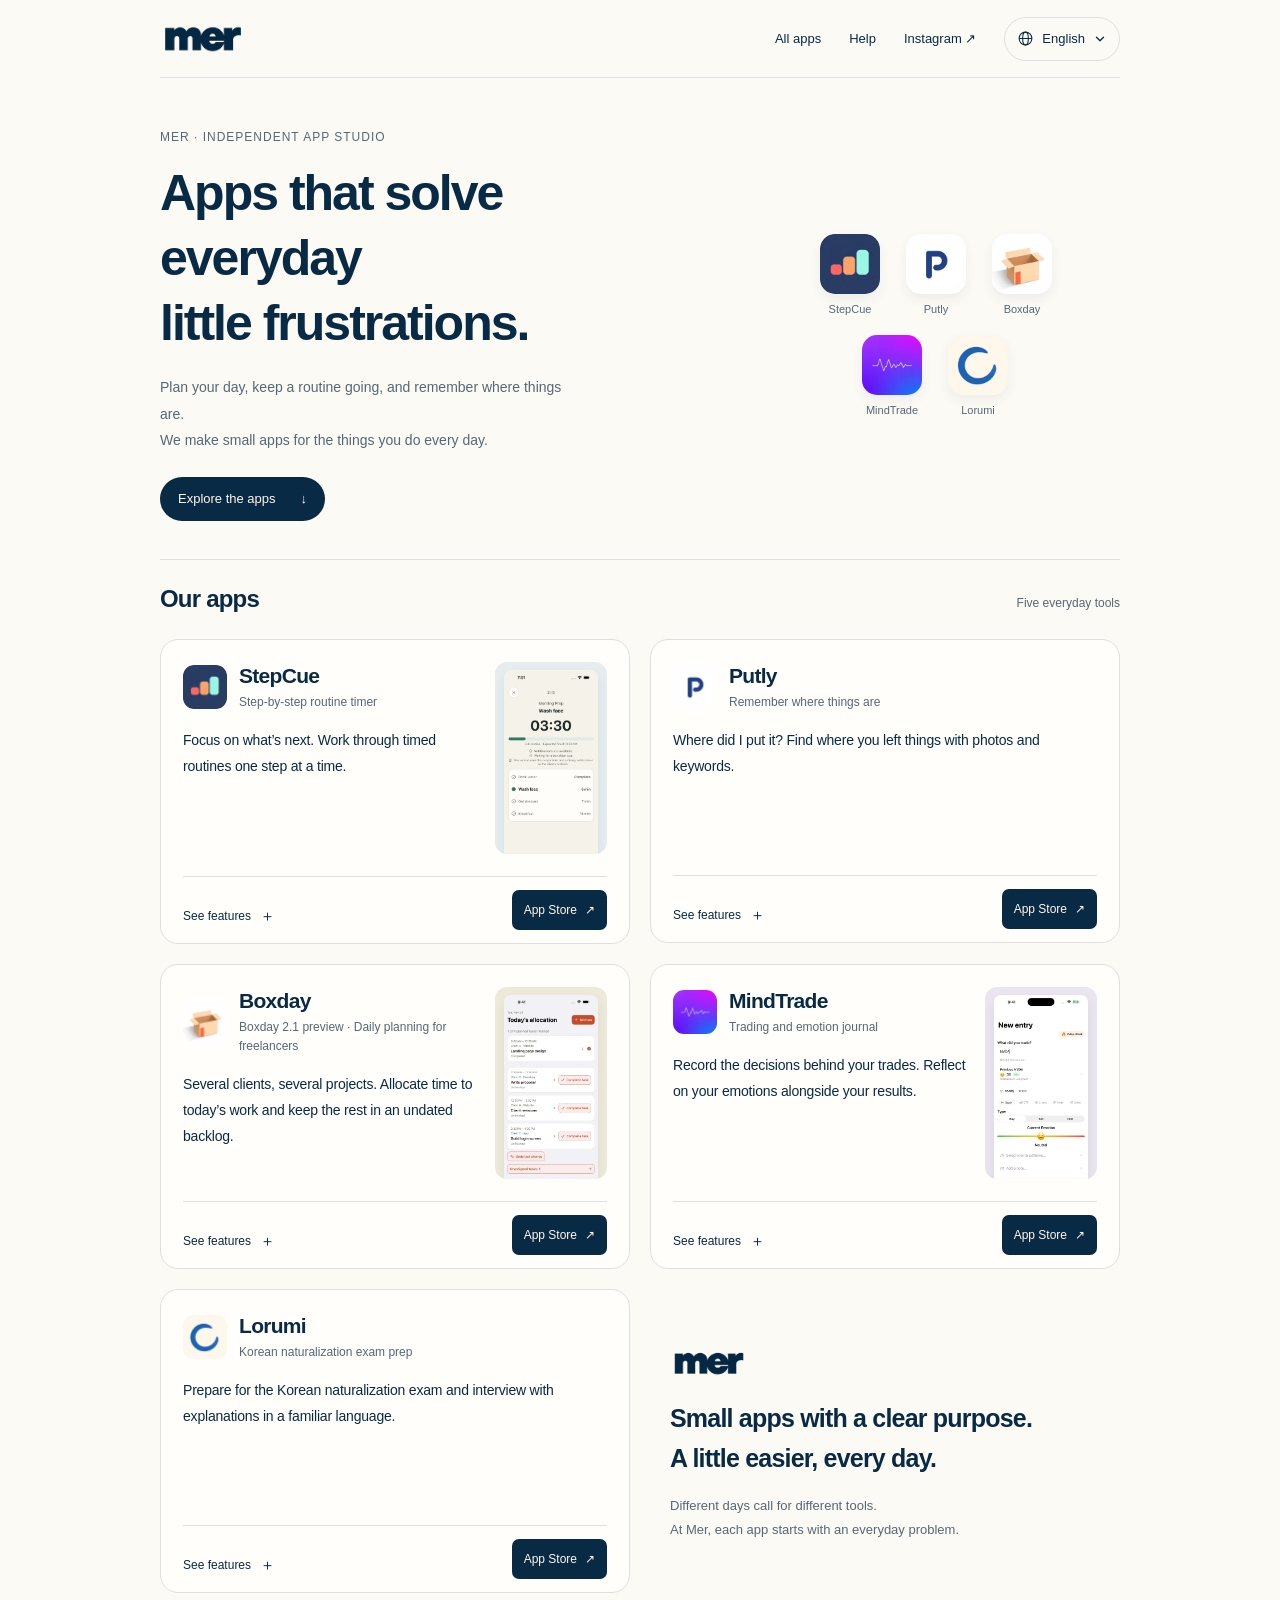
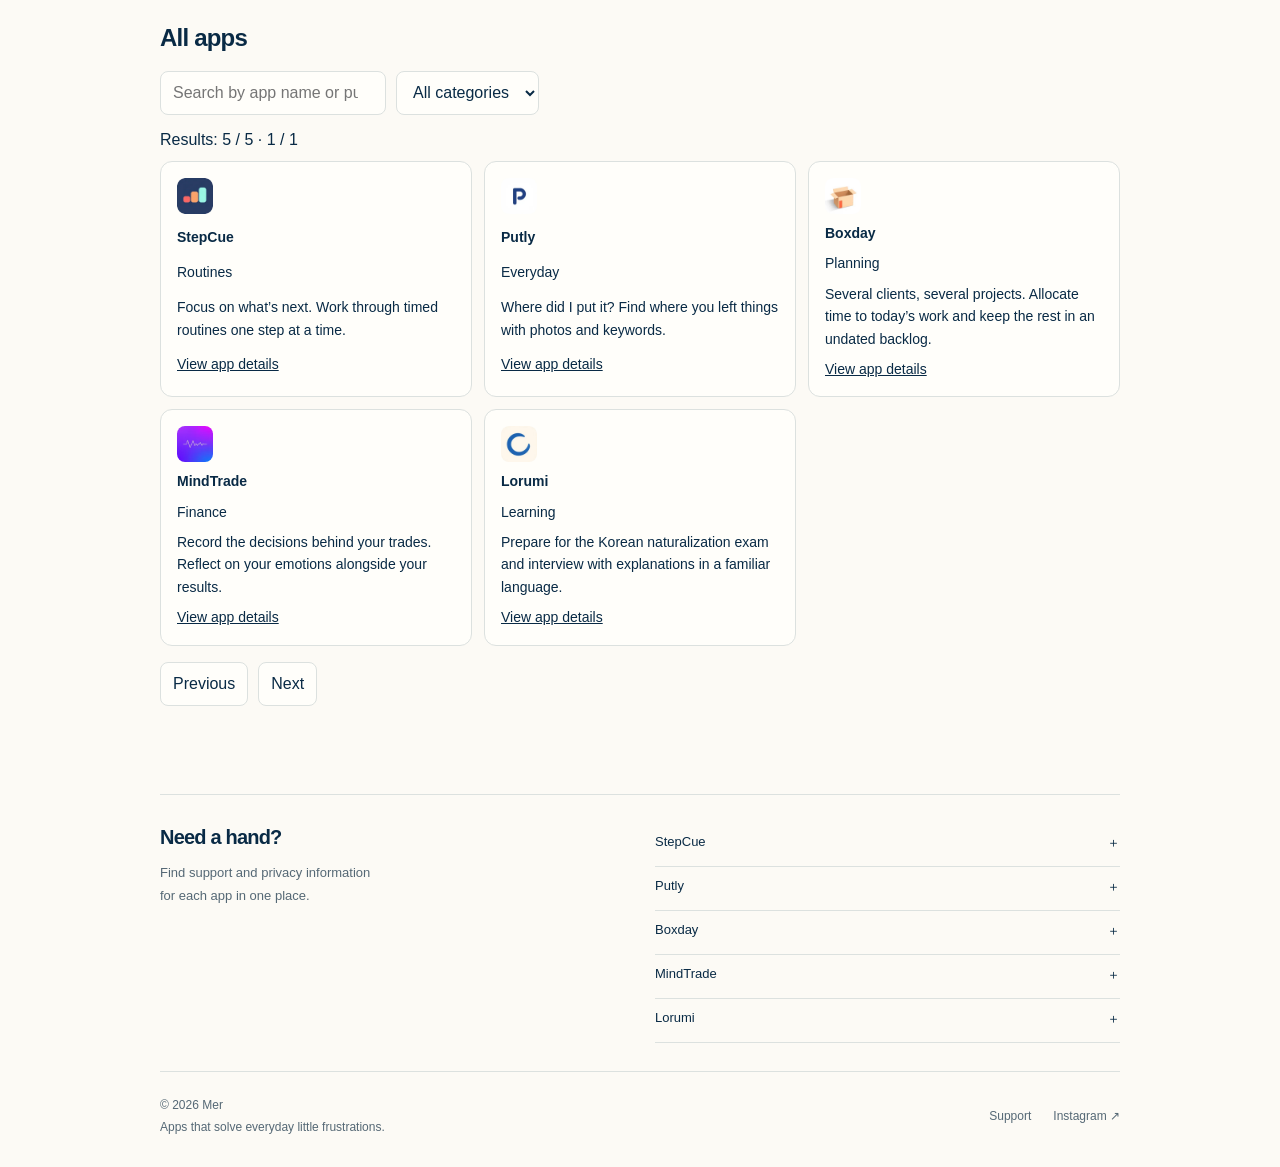
==== commit 55b2af08: "feat(boxday): preview freelancer planning v2.1" ====
--- a/index.html
+++ b/index.html
@@ -53,13 +53,13 @@
 const apps=[
 {key:'stepcue',name:'StepCue',category:'단계별 루틴 타이머',desc:'지금 할 일에만 집중하세요. 순서와 시간이 있는 루틴을 한 단계씩 이어갑니다.',id:'6805660905',tint:'#e5edef',detail:'각 단계에 이름과 시간을 정하면 타이머가 순서대로 이어집니다. 현재 단계와 남은 시간, 전체 완료 예정 시간을 확인할 수 있습니다.'},
 {key:'putly',name:'Putly',category:'물건을 둔 곳 기록',desc:'“어디 뒀지?” 싶은 순간, 사진과 키워드로 물건을 둔 곳을 찾아보세요.',id:'6782760498',tint:'#e9e7df',detail:'충전기, 열쇠, 중요한 서류까지. 물건을 둔 곳을 사진과 키워드로 남겨두고 검색하세요. GPS 추적이 아닌, 기억을 돕는 기록에 집중합니다.'},
-{key:'boxday',name:'Boxday',category:'간결한 하루 계획',desc:'한 줄로 적고 시간을 정하세요. 타임라인과 알림이 제때 시작하도록 돕습니다.',id:'6773940806',tint:'#eeeada',detail:'제목, 시작 시간, 진행 시간만으로 타임박스를 만드세요. 오늘의 타임라인에서 할 일을 확인하고 알림으로 다음 시작을 챙길 수 있습니다.'},
+{key:'boxday',name:'Boxday',category:'Boxday 2.1 미리보기 · 프리랜서의 오늘 계획',desc:'여러 고객사, 여러 프로젝트. 오늘 할 일에 시간을 배정하고 남은 업무는 미배정에 보관하세요.',id:'6773940806',tint:'#eeeada',detail:'2.1 미리보기: 오늘 배정, 날짜 없는 미배정, 변경 영향 확인과 마친 일·남은 일 돌아보기. 프로젝트별 시간은 배정한 계획 시간입니다. 모든 기능이 무료이며 광고가 포함됩니다.'},
 {key:'mindtrade',name:'MindTrade',category:'매매와 감정 일지',desc:'결과뿐 아니라 판단도 기록하세요. 감정과 매매를 함께 돌아보는 일지입니다.',id:'6767873530',tint:'#eae5ef',detail:'매수·매도·관망의 이유를 남기고, 감정 상태에 따른 결과를 비교하세요. 주식·코인 등 다양한 자산의 매매를 기록하고 자신의 투자 습관을 돌아보는 도구입니다.'},
 {key:'lorumi',name:'Lorumi',category:'한국 귀화시험 학습',desc:'익숙한 언어의 도움으로, 한국 귀화시험과 면접을 차근차근 준비하세요.',id:'6798727080',tint:'#e5ebe3',detail:'한국어 문제와 답변 연습에 베트남어·중국어 간체·중국어 번체·크메르어·태국어 학습 도움을 제공합니다. 정부기관과 무관한 비공식 학습 앱입니다.'}
 ];
 root.querySelector('[data-wordmark]').src=media.webmark;
 root.querySelector('[data-family]').innerHTML=apps.map(a=>`<a href="#mf-${a.key}" aria-label="${a.name} 소개로 이동"><img src="${media[a.key]}" alt=""><span>${a.name}</span></a>`).join('');
-root.querySelector('[data-grid]').innerHTML=apps.map(a=>`<article class="mf-app" id="mf-${a.key}"><div class="mf-app-main"><div><div class="mf-app-heading"><img class="mf-icon" src="${media[a.key]}" alt="${a.name} 앱 아이콘"><div><h3>${a.name}</h3><p class="mf-category">${a.category}</p></div></div><p class="mf-desc">${a.desc}</p></div>${media[a.key+'-screen']?`<div class="mf-preview" style="--preview:${a.tint}"><img src="${media[a.key+'-screen']||media[a.key+'-store-1']}" alt="${a.name} 실제 화면 미리보기"></div>`:''}</div><div class="mf-actions"><span aria-hidden="true"></span><a class="mf-store" href="https://apps.apple.com/app/id${a.id}" target="_blank" rel="noopener" aria-label="${a.name} App Store에서 보기">App Store <span aria-hidden="true">↗</span></a></div><details class="mf-details"><summary aria-label="${a.name} 기능 보기">기능 보기</summary><div class="mf-detail-body"><p>${a.detail}</p>${media[a.key+'-screen']?`<div class="mf-fullscreens"><img src="${media[a.key+'-store-0']}" alt="${a.name} App Store 소개 첫 이미지" loading="lazy"><img src="${media[a.key+'-store-1']}" alt="${a.name} App Store 소개 두 번째 이미지" loading="lazy"></div>`:''}<div class="mf-detail-links"><a href="https://woorlds.github.io/app-legal/${a.key}/support/" target="_blank" rel="noopener">고객지원 ↗</a><a href="https://woorlds.github.io/app-legal/${a.key}/privacy/" target="_blank" rel="noopener">개인정보처리방침 ↗</a>${a.key==='lorumi'?'<a href="https://woorlds.github.io/lorumi/" lang="vi" target="_blank" rel="noopener">Tiếng Việt ↗</a>':''}</div></div></details></article>`).join('')+`<aside class="mf-note" aria-label="Mer 소개"><img class="mf-wordmark" src="${media.webmark}" alt="Mer"><h2>작지만 분명한 쓰임새.<br>매일 조금 더 편하게.</h2><p>여러 가지 일상에, 저마다의 작은 도움을.<br>Mer는 자주 마주치는 불편에서 앱을 시작합니다.</p></aside>`;
+root.querySelector('[data-grid]').innerHTML=apps.map(a=>`<article class="mf-app" id="mf-${a.key}"><div class="mf-app-main"><div><div class="mf-app-heading"><img class="mf-icon" src="${media[a.key]}" alt="${a.name} 앱 아이콘"><div><h3>${a.name}</h3><p class="mf-category">${a.category}</p></div></div><p class="mf-desc">${a.desc}</p></div>${media[a.key+'-screen']?`<div class="mf-preview" style="--preview:${a.tint}"><img src="${media[a.key+'-screen']||media[a.key+'-store-1']}" alt="${a.name} 실제 화면 미리보기"></div>`:''}</div><div class="mf-actions"><span aria-hidden="true"></span><a class="mf-store" href="https://apps.apple.com/app/id${a.id}" target="_blank" rel="noopener" aria-label="${a.name} App Store에서 보기">App Store <span aria-hidden="true">↗</span></a></div><details class="mf-details"><summary aria-label="${a.name} 기능 보기">기능 보기</summary><div class="mf-detail-body"><p>${a.detail}</p>${media[a.key+'-screen']?`<div class="mf-fullscreens"><img src="${media[a.key+'-store-0']}" alt="${a.name} App Store 소개 첫 이미지" loading="lazy"><img src="${media[a.key+'-store-1']}" alt="${a.name} App Store 소개 두 번째 이미지" loading="lazy"></div>`:''}<div class="mf-detail-links"><a href="https://woorlds.github.io/app-legal/${a.key}/support/" target="_blank" rel="noopener">고객지원 ↗</a><a href="https://woorlds.github.io/app-legal/${a.key}/privacy/" target="_blank" rel="noopener">개인정보처리방침 ↗</a>${a.key==='boxday'?'<a href="/boxday/">Boxday 2.1</a>':''}${a.key==='lorumi'?'<a href="https://woorlds.github.io/lorumi/" lang="vi" target="_blank" rel="noopener">Tiếng Việt ↗</a>':''}</div></div></details></article>`).join('')+`<aside class="mf-note" aria-label="Mer 소개"><img class="mf-wordmark" src="${media.webmark}" alt="Mer"><h2>작지만 분명한 쓰임새.<br>매일 조금 더 편하게.</h2><p>여러 가지 일상에, 저마다의 작은 도움을.<br>Mer는 자주 마주치는 불편에서 앱을 시작합니다.</p></aside>`;
 root.querySelector('[data-support]').innerHTML=apps.map(a=>`<details class="mf-support"><summary>${a.name}</summary><div class="mf-support-links"><a href="https://woorlds.github.io/app-legal/${a.key}/support/" target="_blank" rel="noopener">고객지원 ↗</a><a href="https://woorlds.github.io/app-legal/${a.key}/privacy/" target="_blank" rel="noopener">개인정보처리방침 ↗</a></div></details>`).join('');
 const phrases=[
   [
@@ -273,25 +273,25 @@
     "用照片和關鍵字記錄充電器、鑰匙或文件的位置，之後隨時搜尋，無須 GPS 定位。"
   ],
   [
-    "간결한 하루 계획",
-    "Simple daily planning",
-    "シンプルな一日の計画",
-    "简洁的每日计划",
-    "簡潔的每日計畫"
-  ],
-  [
-    "한 줄로 적고 시간을 정하세요. 타임라인과 알림이 제때 시작하도록 돕습니다.",
-    "Write one line and pick a time. A timeline and reminders help you start on time.",
-    "一行書いて時間を設定。タイムラインと通知が、時間どおりの開始を助けます。",
-    "写一行，选个时间。时间轴和提醒帮你准时开始。",
-    "寫一行，選個時間。時間軸和提醒幫你準時開始。"
-  ],
-  [
-    "제목, 시작 시간, 진행 시간만으로 타임박스를 만드세요. 오늘의 타임라인에서 할 일을 확인하고 알림으로 다음 시작을 챙길 수 있습니다.",
-    "Create a time block with a title, start time, and duration. See your day on a timeline and get a reminder for what’s next.",
-    "タイトル、開始時刻、所要時間だけで時間枠を作成。今日の予定をタイムラインで確認し、次の開始を通知で受け取れます。",
-    "用标题、开始时间和时长创建时间块，在时间轴上查看计划，并收到下一项提醒。",
-    "用標題、開始時間和時長建立時間區塊，在時間軸上查看計畫，並收到下一項提醒。"
+    "Boxday 2.1 미리보기 · 프리랜서의 오늘 계획",
+    "Boxday 2.1 preview · Daily planning for freelancers",
+    "Boxday 2.1プレビュー · フリーランスの今日の計画",
+    "Boxday 2.1预览 · 自由职业者的今日计划",
+    "Boxday 2.1預覽 · 自由工作者的今日計畫"
+  ],
+  [
+    "여러 고객사, 여러 프로젝트. 오늘 할 일에 시간을 배정하고 남은 업무는 미배정에 보관하세요.",
+    "Several clients, several projects. Allocate time to today’s work and keep the rest in an undated backlog.",
+    "複数のクライアント、複数の仕事。今日の仕事に時間を割り当て、残りは未割当に。",
+    "多个客户、多个项目。为今天的工作分配时间，其余任务保存在未分配列表中。",
+    "多位客戶、多個專案。為今天的工作分配時間，其餘任務保存在未分配清單中。"
+  ],
+  [
+    "2.1 미리보기: 오늘 배정, 날짜 없는 미배정, 변경 영향 확인과 마친 일·남은 일 돌아보기. 프로젝트별 시간은 배정한 계획 시간입니다. 모든 기능이 무료이며 광고가 포함됩니다.",
+    "2.1 preview: today’s allocations, an undated backlog, change previews, and completed/remaining work. Project hours are planned allocations. All features are free, with advertising.",
+    "2.1プレビュー：今日の割当、日付なしの未割当、変更の影響確認、完了・未完了の振り返り。時間は計画した割当時間です。全機能が無料で広告を含みます。",
+    "2.1预览：今日时间分配、无日期任务、变更影响预览以及已完成和未完成工作的回顾。项目时间为计划分配时间。所有功能免费，含广告。",
+    "2.1預覽：今日時間分配、無日期任務、變更影響預覽以及已完成和未完成工作的回顧。專案時間為計畫分配時間。所有功能免費，含廣告。"
   ],
   [
     "매매와 감정 일지",
